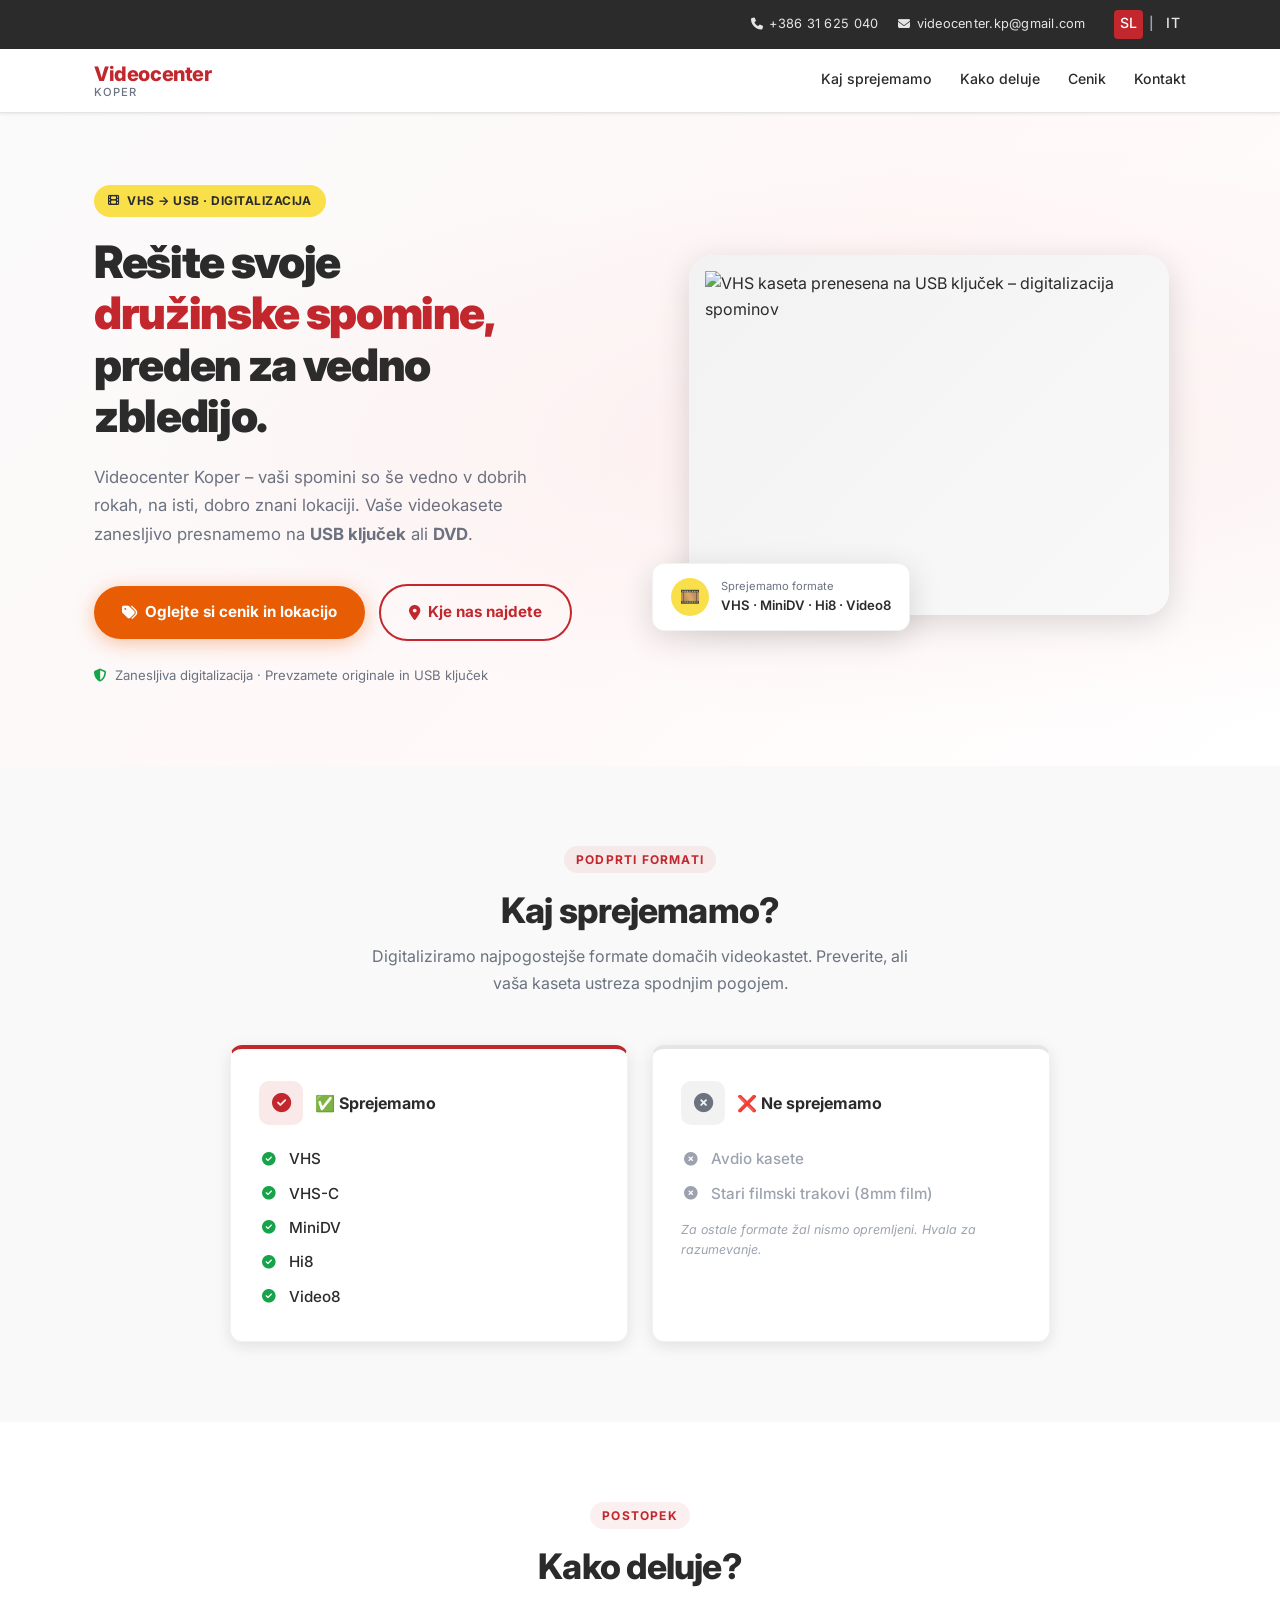
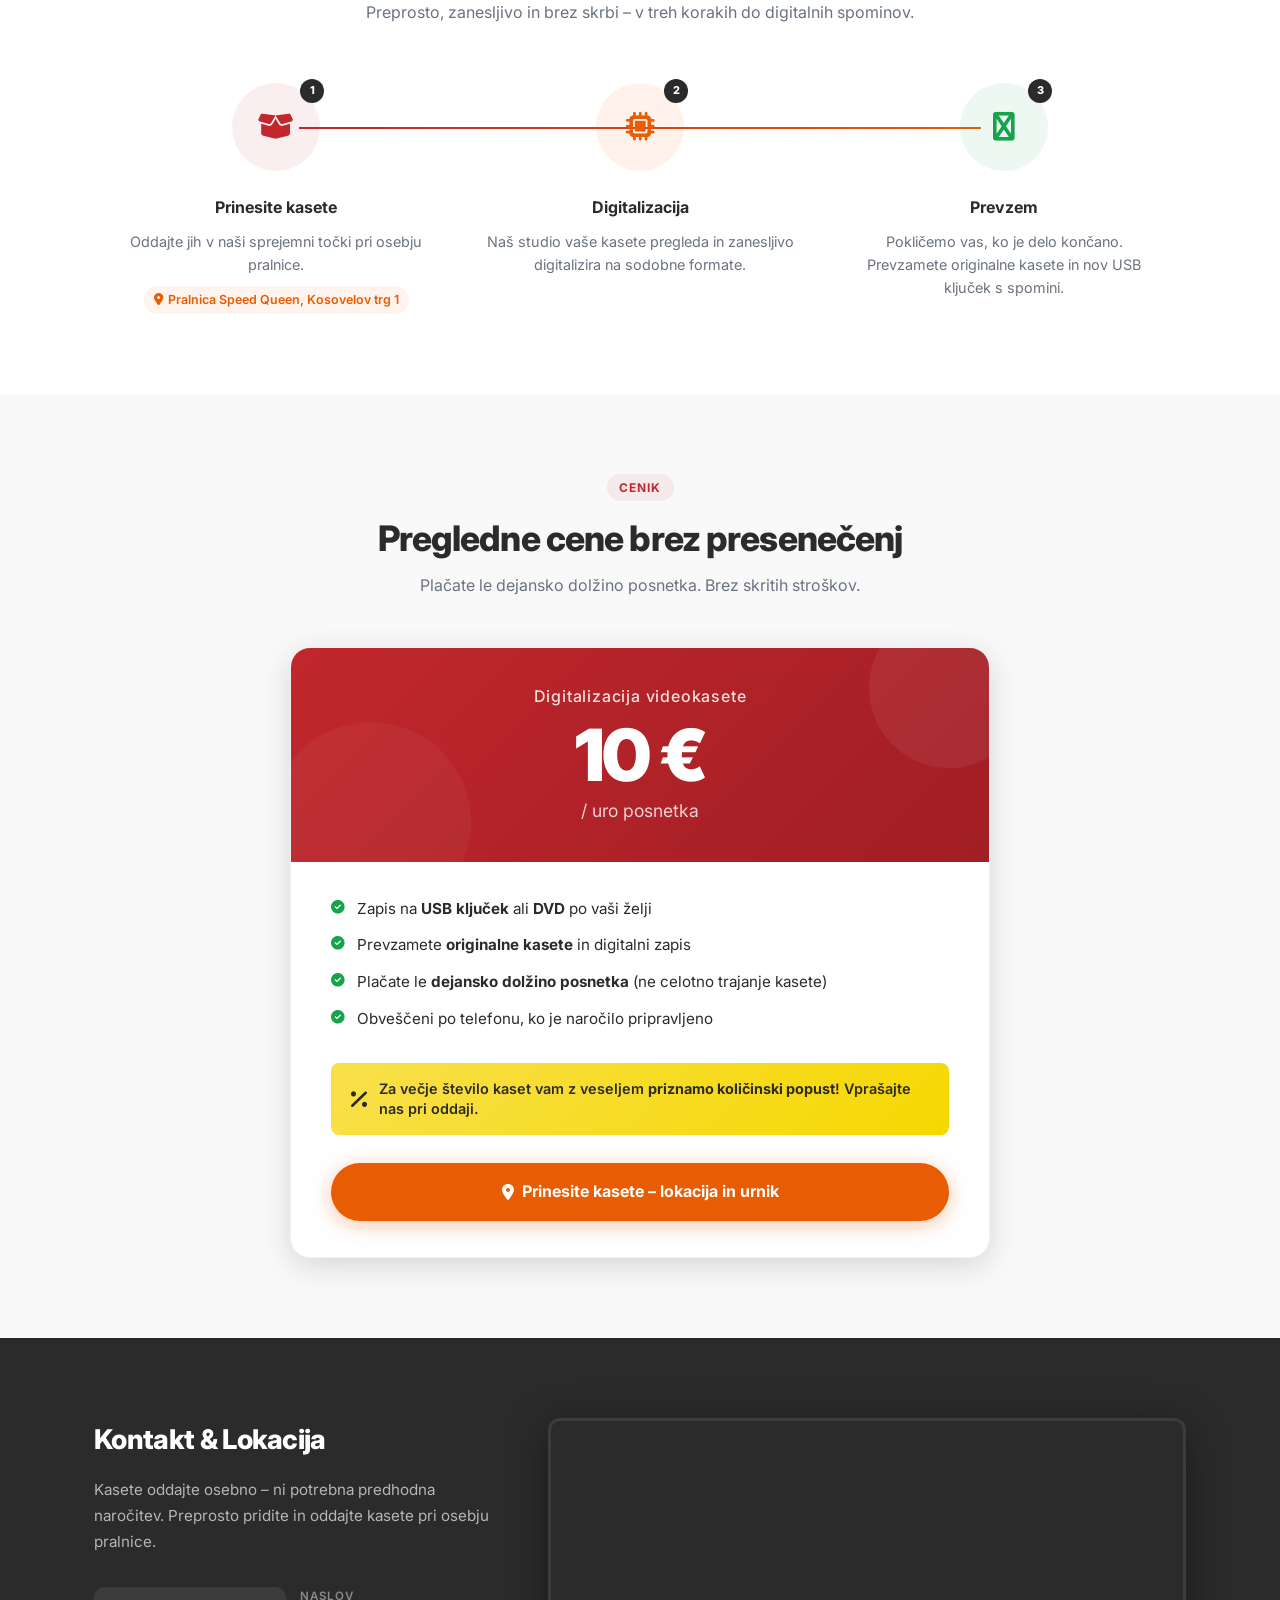
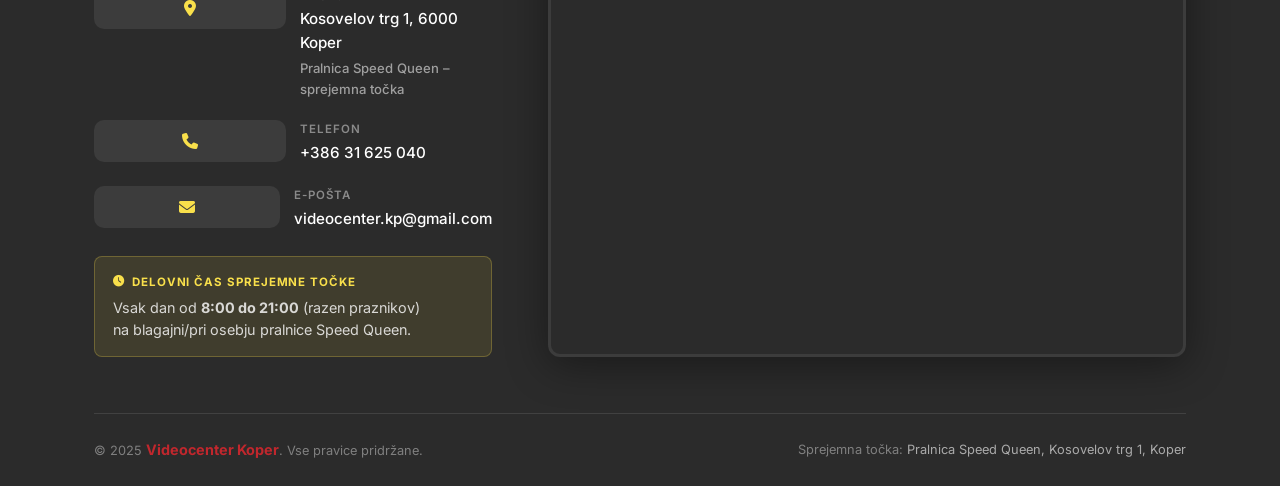
==== index.html @ 71aceffd "Initial commit: Videocenter landing page" ====
<!DOCTYPE html>
<html lang="sl">

<head>
    <meta charset="UTF-8" />
    <meta name="viewport" content="width=device-width, initial-scale=1.0" />
    <title>Videocenter Koper – Digitalizacija videokastet | VHS na USB</title>
    <meta name="description"
        content="Videocenter Koper nudi zanesljivo digitalizacijo VHS, VHS-C, MiniDV, Hi8 in Video8 kastet na USB ključek ali DVD. Rešite svoje družinske spomine!" />
    <link rel="preconnect" href="https://fonts.googleapis.com" />
    <link rel="preconnect" href="https://fonts.gstatic.com" crossorigin />
    <link href="https://fonts.googleapis.com/css2?family=Inter:wght@300;400;500;600;700;800;900&display=swap"
        rel="stylesheet" />
    <link rel="stylesheet" href="https://cdnjs.cloudflare.com/ajax/libs/font-awesome/6.5.0/css/all.min.css" />
    <style>
        /* =========================================
       DESIGN TOKENS
    ========================================= */
        :root {
            --white: #FFFFFF;
            --charcoal: #2B2B2B;
            --red: #C1272D;
            --red-dark: #9e1f24;
            --yellow: #F9E04B;
            --orange: #E85D04;
            --orange-dark: #bf4d03;
            --gray-50: #F9F9F9;
            --gray-100: #F2F2F2;
            --gray-200: #E5E5E5;
            --gray-400: #9CA3AF;
            --gray-600: #6B7280;
            --green: #16A34A;
            --shadow-sm: 0 1px 3px rgba(0, 0, 0, .08);
            --shadow-md: 0 4px 16px rgba(0, 0, 0, .10);
            --shadow-lg: 0 8px 32px rgba(0, 0, 0, .14);
            --radius: 12px;
            --radius-sm: 8px;
            --transition: 0.25s ease;
        }

        /* =========================================
       RESET & BASE
    ========================================= */
        *,
        *::before,
        *::after {
            box-sizing: border-box;
            margin: 0;
            padding: 0;
        }

        html {
            scroll-behavior: smooth;
        }

        body {
            font-family: 'Inter', system-ui, -apple-system, sans-serif;
            color: var(--charcoal);
            background: var(--white);
            line-height: 1.6;
            -webkit-font-smoothing: antialiased;
        }

        img {
            max-width: 100%;
            display: block;
        }

        a {
            text-decoration: none;
            color: inherit;
        }

        .container {
            width: 100%;
            max-width: 1140px;
            margin: 0 auto;
            padding: 0 24px;
        }

        /* =========================================
       TOP BAR
    ========================================= */
        .top-bar {
            background: var(--charcoal);
            color: var(--white);
            padding: 10px 0;
            font-size: 0.8rem;
            letter-spacing: 0.02em;
        }

        .top-bar .container {
            display: flex;
            align-items: center;
            justify-content: flex-end;
            gap: 20px;
            flex-wrap: wrap;
        }

        .top-bar a {
            color: var(--gray-200);
            display: flex;
            align-items: center;
            gap: 6px;
            transition: color var(--transition);
        }

        .top-bar a:hover {
            color: var(--yellow);
        }

        .top-bar i {
            font-size: 0.75rem;
        }

        .lang-switcher {
            display: flex;
            align-items: center;
            gap: 6px;
            font-weight: 600;
            margin-left: 8px;
        }

        .lang-switcher span {
            color: var(--gray-400);
        }

        .lang-switcher a {
            color: var(--gray-200);
            padding: 2px 6px;
            border-radius: 4px;
            transition: background var(--transition), color var(--transition);
        }

        .lang-switcher a.active,
        .lang-switcher a:hover {
            background: var(--red);
            color: var(--white);
        }

        /* =========================================
       HEADER / NAV
    ========================================= */
        header {
            background: var(--white);
            border-bottom: 1px solid var(--gray-200);
            position: sticky;
            top: 0;
            z-index: 100;
            box-shadow: var(--shadow-sm);
        }

        .header-inner {
            display: flex;
            align-items: center;
            justify-content: space-between;
            padding: 14px 0;
            gap: 16px;
        }

        .logo-wrap {
            display: flex;
            align-items: center;
            gap: 12px;
        }

        .logo-wrap img {
            height: 80px;
            width: auto;
        }

        /* Fallback logo text if image missing */
        .logo-text {
            display: flex;
            flex-direction: column;
            line-height: 1.15;
        }

        .logo-text .brand {
            font-size: 1.25rem;
            font-weight: 800;
            color: var(--red);
            letter-spacing: -0.02em;
        }

        .logo-text .sub {
            font-size: 0.7rem;
            font-weight: 500;
            color: var(--gray-600);
            letter-spacing: 0.08em;
            text-transform: uppercase;
        }

        nav {
            display: flex;
            align-items: center;
            gap: 28px;
        }

        nav a {
            font-size: 0.88rem;
            font-weight: 500;
            color: var(--charcoal);
            padding: 4px 0;
            border-bottom: 2px solid transparent;
            transition: color var(--transition), border-color var(--transition);
        }

        nav a:hover {
            color: var(--red);
            border-bottom-color: var(--red);
        }

        /* =========================================
       HERO
    ========================================= */
        .hero {
            background: linear-gradient(135deg, #fafafa 0%, #fff8f8 50%, #fff 100%);
            padding: 72px 0 80px;
            overflow: hidden;
            position: relative;
        }

        .hero::before {
            content: '';
            position: absolute;
            inset: 0;
            background: radial-gradient(ellipse at 80% 50%, rgba(193, 39, 45, 0.05) 0%, transparent 65%);
            pointer-events: none;
        }

        .hero-inner {
            display: grid;
            grid-template-columns: 1fr 1fr;
            gap: 64px;
            align-items: center;
        }

        .hero-badge {
            display: inline-flex;
            align-items: center;
            gap: 8px;
            background: var(--yellow);
            color: var(--charcoal);
            font-size: 0.75rem;
            font-weight: 700;
            padding: 6px 14px;
            border-radius: 100px;
            margin-bottom: 20px;
            letter-spacing: 0.04em;
            text-transform: uppercase;
        }

        .hero-badge i {
            font-size: 0.7rem;
        }

        .hero h1 {
            font-size: clamp(1.9rem, 3.5vw, 2.9rem);
            font-weight: 900;
            line-height: 1.15;
            letter-spacing: -0.03em;
            color: var(--charcoal);
            margin-bottom: 20px;
        }

        .hero h1 span {
            color: var(--red);
        }

        .hero-sub {
            font-size: 1.05rem;
            color: var(--gray-600);
            line-height: 1.7;
            margin-bottom: 36px;
            max-width: 480px;
        }

        .hero-ctas {
            display: flex;
            align-items: center;
            flex-wrap: wrap;
            gap: 14px;
        }

        .btn {
            display: inline-flex;
            align-items: center;
            gap: 8px;
            font-family: inherit;
            font-weight: 700;
            font-size: 0.95rem;
            padding: 14px 28px;
            border-radius: 100px;
            border: none;
            cursor: pointer;
            transition: transform var(--transition), box-shadow var(--transition), background var(--transition);
        }

        .btn:hover {
            transform: translateY(-2px);
        }

        .btn-primary {
            background: var(--orange);
            color: var(--white);
            box-shadow: 0 4px 20px rgba(232, 93, 4, 0.35);
        }

        .btn-primary:hover {
            background: var(--orange-dark);
            box-shadow: 0 6px 28px rgba(232, 93, 4, 0.45);
        }

        .btn-outline {
            background: transparent;
            color: var(--red);
            border: 2px solid var(--red);
        }

        .btn-outline:hover {
            background: var(--red);
            color: var(--white);
        }

        .hero-trust {
            display: flex;
            align-items: center;
            gap: 8px;
            margin-top: 24px;
            font-size: 0.82rem;
            color: var(--gray-600);
        }

        .hero-trust i {
            color: var(--green);
        }

        /* Hero Image Side */
        .hero-visual {
            position: relative;
            display: flex;
            align-items: center;
            justify-content: center;
        }

        .hero-img-wrap {
            position: relative;
            width: 100%;
            max-width: 480px;
            aspect-ratio: 4/3;
            background: linear-gradient(135deg, var(--gray-100) 0%, var(--gray-50) 100%);
            border-radius: 24px;
            overflow: hidden;
            box-shadow: var(--shadow-lg);
            display: flex;
            align-items: center;
            justify-content: center;
        }

        .hero-img-wrap img {
            width: 100%;
            height: 100%;
            object-fit: contain;
            padding: 16px;
        }

        .hero-float-card {
            position: absolute;
            bottom: -16px;
            left: -20px;
            background: var(--white);
            border-radius: var(--radius);
            padding: 14px 18px;
            box-shadow: var(--shadow-lg);
            display: flex;
            align-items: center;
            gap: 12px;
            font-size: 0.82rem;
            font-weight: 600;
            color: var(--charcoal);
            border: 1px solid var(--gray-100);
        }

        .hero-float-card .icon-circle {
            width: 38px;
            height: 38px;
            border-radius: 50%;
            background: var(--yellow);
            display: flex;
            align-items: center;
            justify-content: center;
            font-size: 1rem;
            flex-shrink: 0;
        }

        .hero-float-card .label {
            font-size: 0.7rem;
            color: var(--gray-600);
            font-weight: 400;
        }

        /* =========================================
       SECTION COMMONS
    ========================================= */
        section {
            padding: 80px 0;
        }

        .section-tag {
            display: inline-block;
            font-size: 0.75rem;
            font-weight: 700;
            letter-spacing: 0.1em;
            text-transform: uppercase;
            color: var(--red);
            background: rgba(193, 39, 45, 0.07);
            padding: 4px 12px;
            border-radius: 100px;
            margin-bottom: 16px;
        }

        .section-title {
            font-size: clamp(1.6rem, 2.8vw, 2.2rem);
            font-weight: 800;
            letter-spacing: -0.025em;
            line-height: 1.2;
            color: var(--charcoal);
            margin-bottom: 12px;
        }

        .section-desc {
            font-size: 1rem;
            color: var(--gray-600);
            max-width: 560px;
            line-height: 1.7;
            margin-bottom: 48px;
        }

        /* =========================================
       FORMATS SECTION
    ========================================= */
        .formats-section {
            background: var(--gray-50);
        }

        .formats-grid {
            display: grid;
            grid-template-columns: 1fr 1fr;
            gap: 24px;
            max-width: 820px;
            margin: 0 auto;
        }

        .formats-card {
            background: var(--white);
            border-radius: var(--radius);
            padding: 32px 28px;
            box-shadow: var(--shadow-md);
            border: 1px solid var(--gray-100);
            transition: transform var(--transition), box-shadow var(--transition);
        }

        .formats-card:hover {
            transform: translateY(-4px);
            box-shadow: var(--shadow-lg);
        }

        .formats-card.accept {
            border-top: 4px solid var(--red);
        }

        .formats-card.reject {
            border-top: 4px solid var(--gray-200);
        }

        .formats-card-header {
            display: flex;
            align-items: center;
            gap: 12px;
            margin-bottom: 22px;
        }

        .formats-icon {
            width: 44px;
            height: 44px;
            border-radius: 10px;
            display: flex;
            align-items: center;
            justify-content: center;
            font-size: 1.2rem;
        }

        .accept .formats-icon {
            background: rgba(193, 39, 45, 0.1);
            color: var(--red);
        }

        .reject .formats-icon {
            background: var(--gray-100);
            color: var(--gray-600);
        }

        .formats-card-header h3 {
            font-size: 1rem;
            font-weight: 700;
        }

        .formats-list {
            list-style: none;
            display: flex;
            flex-direction: column;
            gap: 10px;
        }

        .formats-list li {
            display: flex;
            align-items: center;
            gap: 10px;
            font-size: 0.95rem;
            font-weight: 500;
        }

        .formats-list li i {
            font-size: 0.85rem;
            width: 20px;
            text-align: center;
            flex-shrink: 0;
        }

        .formats-list.yes li i {
            color: var(--green);
        }

        .formats-list.no li i {
            color: var(--gray-400);
        }

        .formats-list.no li {
            color: var(--gray-400);
        }

        .formats-note {
            margin-top: 14px;
            font-size: 0.78rem;
            color: var(--gray-400);
            font-style: italic;
        }

        /* =========================================
       HOW IT WORKS (STEPS)
    ========================================= */
        .steps-section {
            background: var(--white);
        }

        .steps-header {
            text-align: center;
        }

        .steps-header .section-desc {
            margin: 0 auto 56px;
        }

        .steps-grid {
            display: grid;
            grid-template-columns: repeat(3, 1fr);
            gap: 0;
            position: relative;
        }

        .steps-grid::before {
            content: '';
            position: absolute;
            top: 44px;
            left: calc(16.6% + 24px);
            right: calc(16.6% + 24px);
            height: 2px;
            background: linear-gradient(90deg, var(--red), var(--orange));
            z-index: 0;
        }

        .step-card {
            display: flex;
            flex-direction: column;
            align-items: center;
            text-align: center;
            padding: 0 24px;
            position: relative;
            z-index: 1;
        }

        .step-number-wrap {
            position: relative;
            margin-bottom: 24px;
        }

        .step-icon {
            width: 88px;
            height: 88px;
            border-radius: 50%;
            display: flex;
            align-items: center;
            justify-content: center;
            font-size: 1.8rem;
            margin: 0 auto;
            transition: transform var(--transition);
        }

        .step-card:nth-child(1) .step-icon {
            background: rgba(193, 39, 45, 0.08);
            color: var(--red);
        }

        .step-card:nth-child(2) .step-icon {
            background: rgba(232, 93, 4, 0.08);
            color: var(--orange);
        }

        .step-card:nth-child(3) .step-icon {
            background: rgba(22, 163, 74, 0.08);
            color: var(--green);
        }

        .step-card:hover .step-icon {
            transform: scale(1.08);
        }

        .step-number {
            position: absolute;
            top: -4px;
            right: -4px;
            width: 24px;
            height: 24px;
            border-radius: 50%;
            background: var(--charcoal);
            color: var(--white);
            font-size: 0.68rem;
            font-weight: 800;
            display: flex;
            align-items: center;
            justify-content: center;
        }

        .step-card h3 {
            font-size: 1rem;
            font-weight: 700;
            margin-bottom: 10px;
            color: var(--charcoal);
        }

        .step-card p {
            font-size: 0.9rem;
            color: var(--gray-600);
            line-height: 1.6;
        }

        .step-card .step-location {
            display: inline-flex;
            align-items: center;
            gap: 5px;
            margin-top: 10px;
            font-size: 0.78rem;
            font-weight: 600;
            color: var(--orange);
            background: rgba(232, 93, 4, 0.07);
            padding: 4px 10px;
            border-radius: 100px;
        }

        /* =========================================
       PRICING
    ========================================= */
        .pricing-section {
            background: var(--gray-50);
        }

        .pricing-inner {
            max-width: 700px;
            margin: 0 auto;
        }

        .pricing-card {
            background: var(--white);
            border-radius: 20px;
            box-shadow: var(--shadow-lg);
            overflow: hidden;
            border: 1px solid var(--gray-100);
        }

        .pricing-card-header {
            background: linear-gradient(135deg, var(--red) 0%, #a01e24 100%);
            padding: 36px 40px;
            color: var(--white);
            text-align: center;
            position: relative;
            overflow: hidden;
        }

        .pricing-card-header::before {
            content: '';
            position: absolute;
            top: -40px;
            right: -40px;
            width: 160px;
            height: 160px;
            border-radius: 50%;
            background: rgba(255, 255, 255, 0.06);
        }

        .pricing-card-header::after {
            content: '';
            position: absolute;
            bottom: -60px;
            left: -20px;
            width: 200px;
            height: 200px;
            border-radius: 50%;
            background: rgba(255, 255, 255, 0.04);
        }

        .pricing-card-header h3 {
            font-size: 1rem;
            font-weight: 500;
            opacity: 0.85;
            margin-bottom: 10px;
            letter-spacing: 0.05em;
        }

        .price-amount {
            font-size: clamp(3rem, 6vw, 4.5rem);
            font-weight: 900;
            letter-spacing: -0.04em;
            line-height: 1;
        }

        .price-unit {
            font-size: 1.1rem;
            font-weight: 400;
            opacity: 0.8;
            margin-top: 6px;
        }

        .pricing-card-body {
            padding: 36px 40px;
        }

        .pricing-features {
            list-style: none;
            display: flex;
            flex-direction: column;
            gap: 14px;
            margin-bottom: 32px;
        }

        .pricing-features li {
            display: flex;
            align-items: flex-start;
            gap: 12px;
            font-size: 0.95rem;
            line-height: 1.5;
        }

        .pricing-features li i {
            color: var(--green);
            font-size: 0.85rem;
            margin-top: 3px;
            flex-shrink: 0;
        }

        .discount-badge {
            display: flex;
            align-items: center;
            gap: 12px;
            background: linear-gradient(135deg, var(--yellow) 0%, #f5d800 100%);
            border-radius: var(--radius-sm);
            padding: 16px 20px;
            margin-bottom: 28px;
        }

        .discount-badge i {
            font-size: 1.3rem;
            color: var(--charcoal);
        }

        .discount-badge p {
            font-size: 0.9rem;
            font-weight: 600;
            color: var(--charcoal);
            line-height: 1.4;
        }

        .pricing-cta {
            width: 100%;
            justify-content: center;
            font-size: 1rem;
            padding: 16px;
        }

        /* =========================================
       FOOTER / CONTACT
    ========================================= */
        .contact-section {
            background: var(--charcoal);
            color: var(--white);
            padding: 80px 0 0;
        }

        .contact-grid {
            display: grid;
            grid-template-columns: 1fr 1.6fr;
            gap: 56px;
            margin-bottom: 56px;
        }

        .contact-info h2 {
            font-size: 1.7rem;
            font-weight: 800;
            letter-spacing: -0.025em;
            margin-bottom: 16px;
            color: var(--white);
        }

        .contact-info p.intro {
            font-size: 0.95rem;
            color: rgba(255, 255, 255, 0.65);
            line-height: 1.7;
            margin-bottom: 32px;
        }

        .contact-detail {
            display: flex;
            align-items: flex-start;
            gap: 14px;
            margin-bottom: 20px;
        }

        .contact-detail-icon {
            width: 42px;
            height: 42px;
            border-radius: 10px;
            background: rgba(255, 255, 255, 0.08);
            display: flex;
            align-items: center;
            justify-content: center;
            flex-shrink: 0;
            font-size: 1rem;
            color: var(--yellow);
        }

        .contact-detail div {
            flex: 1;
        }

        .contact-detail .label {
            font-size: 0.72rem;
            font-weight: 600;
            letter-spacing: 0.08em;
            text-transform: uppercase;
            color: rgba(255, 255, 255, 0.45);
            margin-bottom: 2px;
        }

        .contact-detail .value {
            font-size: 0.95rem;
            font-weight: 500;
            color: var(--white);
        }

        .contact-detail a.value:hover {
            color: var(--yellow);
        }

        .hours-box {
            background: rgba(249, 224, 75, 0.1);
            border: 1px solid rgba(249, 224, 75, 0.25);
            border-radius: var(--radius-sm);
            padding: 16px 18px;
            margin-top: 24px;
        }

        .hours-box .hours-title {
            font-size: 0.72rem;
            font-weight: 700;
            letter-spacing: 0.08em;
            text-transform: uppercase;
            color: var(--yellow);
            margin-bottom: 6px;
            display: flex;
            align-items: center;
            gap: 6px;
        }

        .hours-box p {
            font-size: 0.9rem;
            color: rgba(255, 255, 255, 0.8);
            line-height: 1.5;
        }

        .map-wrap {
            border-radius: var(--radius);
            overflow: hidden;
            box-shadow: 0 8px 40px rgba(0, 0, 0, 0.4);
            border: 3px solid rgba(255, 255, 255, 0.08);
            min-height: 340px;
        }

        .map-wrap iframe {
            width: 100%;
            height: 380px;
            display: block;
            border: 0;
        }

        /* Footer Bottom */
        .footer-bottom {
            border-top: 1px solid rgba(255, 255, 255, 0.1);
            padding: 24px 0;
            display: flex;
            align-items: center;
            justify-content: space-between;
            flex-wrap: wrap;
            gap: 12px;
        }

        .footer-bottom p {
            font-size: 0.8rem;
            color: rgba(255, 255, 255, 0.4);
        }

        .footer-bottom a {
            color: rgba(255, 255, 255, 0.6);
        }

        .footer-bottom a:hover {
            color: var(--yellow);
        }

        .footer-brand {
            font-size: 0.9rem;
            font-weight: 700;
            color: var(--red);
        }

        /* =========================================
       SCROLL REVEAL ANIMATION
    ========================================= */
        .reveal {
            opacity: 0;
            transform: translateY(28px);
            transition: opacity 0.55s ease, transform 0.55s ease;
        }

        .reveal.visible {
            opacity: 1;
            transform: none;
        }

        .reveal-delay-1 {
            transition-delay: 0.1s;
        }

        .reveal-delay-2 {
            transition-delay: 0.2s;
        }

        .reveal-delay-3 {
            transition-delay: 0.3s;
        }

        /* =========================================
       MOBILE RESPONSIVENESS
    ========================================= */
        @media (max-width: 900px) {
            .hero-inner {
                grid-template-columns: 1fr;
                gap: 48px;
            }

            .hero-visual {
                order: -1;
            }

            .hero-img-wrap {
                max-width: 400px;
                margin: 0 auto;
            }

            .hero-float-card {
                left: auto;
                right: 10px;
                bottom: -12px;
            }

            .steps-grid {
                grid-template-columns: 1fr;
                gap: 40px;
            }

            .steps-grid::before {
                display: none;
            }

            .step-card {
                align-items: flex-start;
                text-align: left;
                flex-direction: row;
                gap: 20px;
            }

            .step-icon {
                width: 64px;
                height: 64px;
                font-size: 1.4rem;
                flex-shrink: 0;
                margin: 0;
            }

            .step-number-wrap {
                margin-bottom: 0;
            }

            .formats-grid {
                grid-template-columns: 1fr;
            }

            .contact-grid {
                grid-template-columns: 1fr;
                gap: 40px;
            }

            nav {
                display: none;
            }

            .logo-wrap img {
                height: 56px;
            }
        }

        @media (max-width: 600px) {
            section {
                padding: 60px 0;
            }

            .hero {
                padding: 48px 0 60px;
            }

            .hero h1 {
                font-size: 1.7rem;
            }

            .hero-ctas {
                flex-direction: column;
                align-items: flex-start;
            }

            .btn {
                width: 100%;
                justify-content: center;
            }

            .top-bar .container {
                justify-content: center;
                gap: 12px;
            }

            .pricing-card-header,
            .pricing-card-body {
                padding: 28px 24px;
            }

            .hero-float-card {
                display: none;
            }

            .contact-section {
                padding: 60px 0 0;
            }
        }
    </style>
</head>

<body>

    <!-- ============================
       TOP BAR
  ============================= -->
    <div class="top-bar" role="banner">
        <div class="container">
            <a href="#" id="tb-phone">
                <i class="fa-solid fa-phone"></i>
            </a>
            <a href="#" id="tb-email">
                <i class="fa-solid fa-envelope"></i>
            </a>
            <nav class="lang-switcher" aria-label="Izbira jezika">
                <a href="#" class="active" aria-label="Slovenščina" id="lang-sl">SL</a>
                <span aria-hidden="true">|</span>
                <a href="#" aria-label="Italiano" id="lang-it">IT</a>
            </nav>
        </div>
    </div>

    <!-- ============================
       HEADER
  ============================= -->
    <header role="banner">
        <div class="container">
            <div class="header-inner">
                <a href="#" class="logo-wrap" aria-label="Videocenter Koper – Domov">
                    <img src="logo.png" alt="Videocenter Koper"
                        onerror="this.style.display='none';this.nextElementSibling.style.display='flex'" />
                    <div class="logo-text" style="display:none">
                        <span class="brand">Videocenter</span>
                        <span class="sub">Koper</span>
                    </div>
                </a>
                <nav aria-label="Glavna navigacija">
                    <a href="#formats">Kaj sprejemamo</a>
                    <a href="#steps">Kako deluje</a>
                    <a href="#pricing">Cenik</a>
                    <a href="#contact">Kontakt</a>
                </nav>
            </div>
        </div>
    </header>

    <!-- ============================
       HERO
  ============================= -->
    <section class="hero" aria-labelledby="hero-heading">
        <div class="container">
            <div class="hero-inner">
                <!-- Text Side -->
                <div class="hero-content">
                    <div class="hero-badge">
                        <i class="fa-solid fa-film"></i>
                        VHS → USB · Digitalizacija
                    </div>
                    <h1 id="hero-heading">
                        Rešite svoje<br />
                        <span>družinske spomine,</span><br />
                        preden za vedno zbledijo.
                    </h1>
                    <p class="hero-sub">
                        Videocenter Koper – vaši spomini so še vedno v dobrih rokah, na isti, dobro znani lokaciji. Vaše
                        videokasete zanesljivo presnamemo na <strong>USB ključek</strong> ali <strong>DVD</strong>.
                    </p>
                    <div class="hero-ctas">
                        <a href="#pricing" class="btn btn-primary" id="hero-cta-main">
                            <i class="fa-solid fa-tags"></i>
                            Oglejte si cenik in lokacijo
                        </a>
                        <a href="#contact" class="btn btn-outline" id="hero-cta-contact">
                            <i class="fa-solid fa-location-dot"></i>
                            Kje nas najdete
                        </a>
                    </div>
                    <div class="hero-trust">
                        <i class="fa-solid fa-shield-halved"></i>
                        Zanesljiva digitalizacija · Prevzamete originale in USB ključek
                    </div>
                </div>

                <!-- Image Side -->
                <div class="hero-visual">
                    <div class="hero-img-wrap">
                        <img src="vhs_hero.jpg" alt="VHS kaseta prenesena na USB ključek – digitalizacija spominov"
                            id="hero-img" />
                    </div>
                    <div class="hero-float-card">
                        <div class="icon-circle">🎞️</div>
                        <div>
                            <div class="label">Sprejemamo formate</div>
                            VHS · MiniDV · Hi8 · Video8
                        </div>
                    </div>
                </div>
            </div>
        </div>
    </section>

    <!-- ============================
       KAJ SPREJEMAMO
  ============================= -->
    <section class="formats-section" id="formats" aria-labelledby="formats-heading">
        <div class="container">
            <div class="reveal" style="text-align:center;">
                <span class="section-tag">Podprti formati</span>
                <h2 class="section-title" id="formats-heading">Kaj sprejemamo?</h2>
                <p class="section-desc" style="margin:0 auto 48px;">Digitaliziramo najpogostejše formate domačih
                    videokastet. Preverite, ali vaša kaseta ustreza spodnjim pogojem.</p>
            </div>
            <div class="formats-grid">
                <!-- Accept -->
                <div class="formats-card accept reveal reveal-delay-1">
                    <div class="formats-card-header">
                        <div class="formats-icon">
                            <i class="fa-solid fa-circle-check"></i>
                        </div>
                        <h3>✅ Sprejemamo</h3>
                    </div>
                    <ul class="formats-list yes" role="list">
                        <li><i class="fa-solid fa-check-circle"></i> VHS</li>
                        <li><i class="fa-solid fa-check-circle"></i> VHS-C</li>
                        <li><i class="fa-solid fa-check-circle"></i> MiniDV</li>
                        <li><i class="fa-solid fa-check-circle"></i> Hi8</li>
                        <li><i class="fa-solid fa-check-circle"></i> Video8</li>
                    </ul>
                </div>

                <!-- Reject -->
                <div class="formats-card reject reveal reveal-delay-2">
                    <div class="formats-card-header">
                        <div class="formats-icon">
                            <i class="fa-solid fa-circle-xmark"></i>
                        </div>
                        <h3>❌ Ne sprejemamo</h3>
                    </div>
                    <ul class="formats-list no" role="list">
                        <li><i class="fa-solid fa-xmark-circle"></i> Avdio kasete</li>
                        <li><i class="fa-solid fa-xmark-circle"></i> Stari filmski trakovi (8mm film)</li>
                    </ul>
                    <p class="formats-note">Za ostale formate žal nismo opremljeni. Hvala za razumevanje.</p>
                </div>
            </div>
        </div>
    </section>

    <!-- ============================
       KAKO DELUJE
  ============================= -->
    <section class="steps-section" id="steps" aria-labelledby="steps-heading">
        <div class="container">
            <div class="steps-header reveal">
                <span class="section-tag">Postopek</span>
                <h2 class="section-title" id="steps-heading">Kako deluje?</h2>
                <p class="section-desc">Preprosto, zanesljivo in brez skrbi – v treh korakih do digitalnih spominov.</p>
            </div>
            <div class="steps-grid">
                <!-- Step 1 -->
                <div class="step-card reveal reveal-delay-1">
                    <div class="step-number-wrap">
                        <div class="step-icon">
                            <i class="fa-solid fa-box-open"></i>
                        </div>
                        <span class="step-number">1</span>
                    </div>
                    <div>
                        <h3>Prinesite kasete</h3>
                        <p>Oddajte jih v naši sprejemni točki pri osebju pralnice.</p>
                        <span class="step-location">
                            <i class="fa-solid fa-location-dot"></i>
                            Pralnica Speed Queen, Kosovelov trg 1
                        </span>
                    </div>
                </div>

                <!-- Step 2 -->
                <div class="step-card reveal reveal-delay-2">
                    <div class="step-number-wrap">
                        <div class="step-icon">
                            <i class="fa-solid fa-microchip"></i>
                        </div>
                        <span class="step-number">2</span>
                    </div>
                    <div>
                        <h3>Digitalizacija</h3>
                        <p>Naš studio vaše kasete pregleda in zanesljivo digitalizira na sodobne formate.</p>
                    </div>
                </div>

                <!-- Step 3 -->
                <div class="step-card reveal reveal-delay-3">
                    <div class="step-number-wrap">
                        <div class="step-icon">
                            <i class="fa-solid fa-usb"></i>
                        </div>
                        <span class="step-number">3</span>
                    </div>
                    <div>
                        <h3>Prevzem</h3>
                        <p>Pokličemo vas, ko je delo končano. Prevzamete originalne kasete in nov USB ključek s spomini.
                        </p>
                    </div>
                </div>
            </div>
        </div>
    </section>

    <!-- ============================
       CENIK
  ============================= -->
    <section class="pricing-section" id="pricing" aria-labelledby="pricing-heading">
        <div class="container">
            <div class="reveal" style="text-align:center;">
                <span class="section-tag">Cenik</span>
                <h2 class="section-title" id="pricing-heading">Pregledne cene brez presenečenj</h2>
                <p class="section-desc" style="margin:0 auto 48px;">Plačate le dejansko dolžino posnetka. Brez skritih
                    stroškov.</p>
            </div>
            <div class="pricing-inner">
                <div class="pricing-card reveal">
                    <div class="pricing-card-header">
                        <h3>Digitalizacija videokasete</h3>
                        <div class="price-amount">10 €</div>
                        <div class="price-unit">/ uro posnetka</div>
                    </div>
                    <div class="pricing-card-body">
                        <ul class="pricing-features">
                            <li>
                                <i class="fa-solid fa-circle-check"></i>
                                <span>Zapis na <strong>USB ključek</strong> ali <strong>DVD</strong> po vaši
                                    želji</span>
                            </li>
                            <li>
                                <i class="fa-solid fa-circle-check"></i>
                                <span>Prevzamete <strong>originalne kasete</strong> in digitalni zapis</span>
                            </li>
                            <li>
                                <i class="fa-solid fa-circle-check"></i>
                                <span>Plačate le <strong>dejansko dolžino posnetka</strong> (ne celotno trajanje
                                    kasete)</span>
                            </li>
                            <li>
                                <i class="fa-solid fa-circle-check"></i>
                                <span>Obveščeni po telefonu, ko je naročilo pripravljeno</span>
                            </li>
                        </ul>
                        <div class="discount-badge">
                            <i class="fa-solid fa-percent"></i>
                            <p>Za večje število kaset vam z veseljem <strong>priznamo količinski popust</strong>!
                                Vprašajte nas pri oddaji.</p>
                        </div>
                        <a href="#contact" class="btn btn-primary pricing-cta" id="pricing-cta">
                            <i class="fa-solid fa-location-dot"></i>
                            Prinesite kasete – lokacija in urnik
                        </a>
                    </div>
                </div>
            </div>
        </div>
    </section>

    <!-- ============================
       FOOTER / KONTAKT
  ============================= -->
    <footer class="contact-section" id="contact" aria-labelledby="contact-heading">
        <div class="container">
            <div class="contact-grid">
                <!-- Info -->
                <div class="contact-info reveal">
                    <h2 id="contact-heading">Kontakt &amp; Lokacija</h2>
                    <p class="intro">
                        Kasete oddajte osebno – ni potrebna predhodna naročitev. Preprosto pridite in oddajte
                        kasete pri osebju pralnice.
                    </p>

                    <div class="contact-detail">
                        <div class="contact-detail-icon"><i class="fa-solid fa-location-dot"></i></div>
                        <div>
                            <div class="label">Naslov</div>
                            <div class="value">Kosovelov trg 1, 6000 Koper</div>
                            <div class="value" style="font-size:0.82rem; color:rgba(255,255,255,0.55); margin-top:2px;">
                                Pralnica Speed Queen – sprejemna točka</div>
                        </div>
                    </div>

                    <div class="contact-detail">
                        <div class="contact-detail-icon"><i class="fa-solid fa-phone"></i></div>
                        <div>
                            <div class="label">Telefon</div>
                            <a href="#" id="ft-phone" class="value"></a>
                        </div>
                    </div>

                    <div class="contact-detail">
                        <div class="contact-detail-icon"><i class="fa-solid fa-envelope"></i></div>
                        <div>
                            <div class="label">E-pošta</div>
                            <a href="#" id="ft-email" class="value"></a>
                        </div>
                    </div>

                    <div class="hours-box">
                        <div class="hours-title"><i class="fa-solid fa-clock"></i> Delovni čas sprejemne točke</div>
                        <p>Vsak dan od <strong>8:00 do 21:00</strong> (razen praznikov)<br />
                            na blagajni/pri osebju pralnice Speed Queen.</p>
                    </div>
                </div>

                <!-- Map -->
                <div class="map-wrap reveal reveal-delay-1">
                    <iframe title="Lokacija Speed Queen Koper – Kosovelov trg 1"
                        src="https://maps.google.com/maps?q=Speed%20Queen%20Koper,%20Kosovelov%20trg%201&t=&z=16&ie=UTF8&iwloc=&output=embed"
                        allowfullscreen="" loading="lazy" referrerpolicy="no-referrer-when-downgrade">
                    </iframe>
                </div>
            </div>

            <!-- Footer Bottom -->
            <div class="footer-bottom">
                <p>&copy; 2025 <span class="footer-brand">Videocenter Koper</span>. Vse pravice pridržane.</p>
                <p>Sprejemna točka: <a href="https://maps.google.com/?q=Kosovelov+trg+1+Koper" target="_blank"
                        rel="noopener">Pralnica Speed Queen, Kosovelov trg 1, Koper</a></p>
            </div>
        </div>
    </footer>

    <!-- ============================
       SCRIPTS
  ============================= -->
    <script>
        document.addEventListener('DOMContentLoaded', function () {

            /* ------------------------------------------
               CONTACT INFO (obfuscated – anti-scraping)
            ------------------------------------------ */
            var p1 = '+386 31'; var p2 = ' 625'; var p3 = ' 040';
            var phone = p1 + p2 + p3;
            var phoneTel = phone.replace(/\s/g, '');

            var e1 = 'videocenter.kp'; var e2 = 'gmail'; var e3 = '.com';
            var email = e1 + '@' + e2 + e3;

            /* Top bar */
            var tbPhone = document.getElementById('tb-phone');
            if (tbPhone) {
                tbPhone.href = 'tel:' + phoneTel;
                tbPhone.innerHTML += ' ' + phone;
            }
            var tbEmail = document.getElementById('tb-email');
            if (tbEmail) {
                tbEmail.href = 'mailto:' + email;
                tbEmail.innerHTML += ' ' + email;
            }

            /* Footer */
            var ftPhone = document.getElementById('ft-phone');
            if (ftPhone) {
                ftPhone.href = 'tel:' + phoneTel;
                ftPhone.textContent = phone;
            }
            var ftEmail = document.getElementById('ft-email');
            if (ftEmail) {
                ftEmail.href = 'mailto:' + email;
                ftEmail.textContent = email;
            }

            /* ------------------------------------------
               SCROLL REVEAL
            ------------------------------------------ */
            var observer = new IntersectionObserver(
                function (entries) {
                    entries.forEach(function (entry) {
                        if (entry.isIntersecting) {
                            entry.target.classList.add('visible');
                            observer.unobserve(entry.target);
                        }
                    });
                },
                { threshold: 0.12 }
            );
            document.querySelectorAll('.reveal').forEach(function (el) {
                observer.observe(el);
            });

        });
    </script>
</body>

</html>
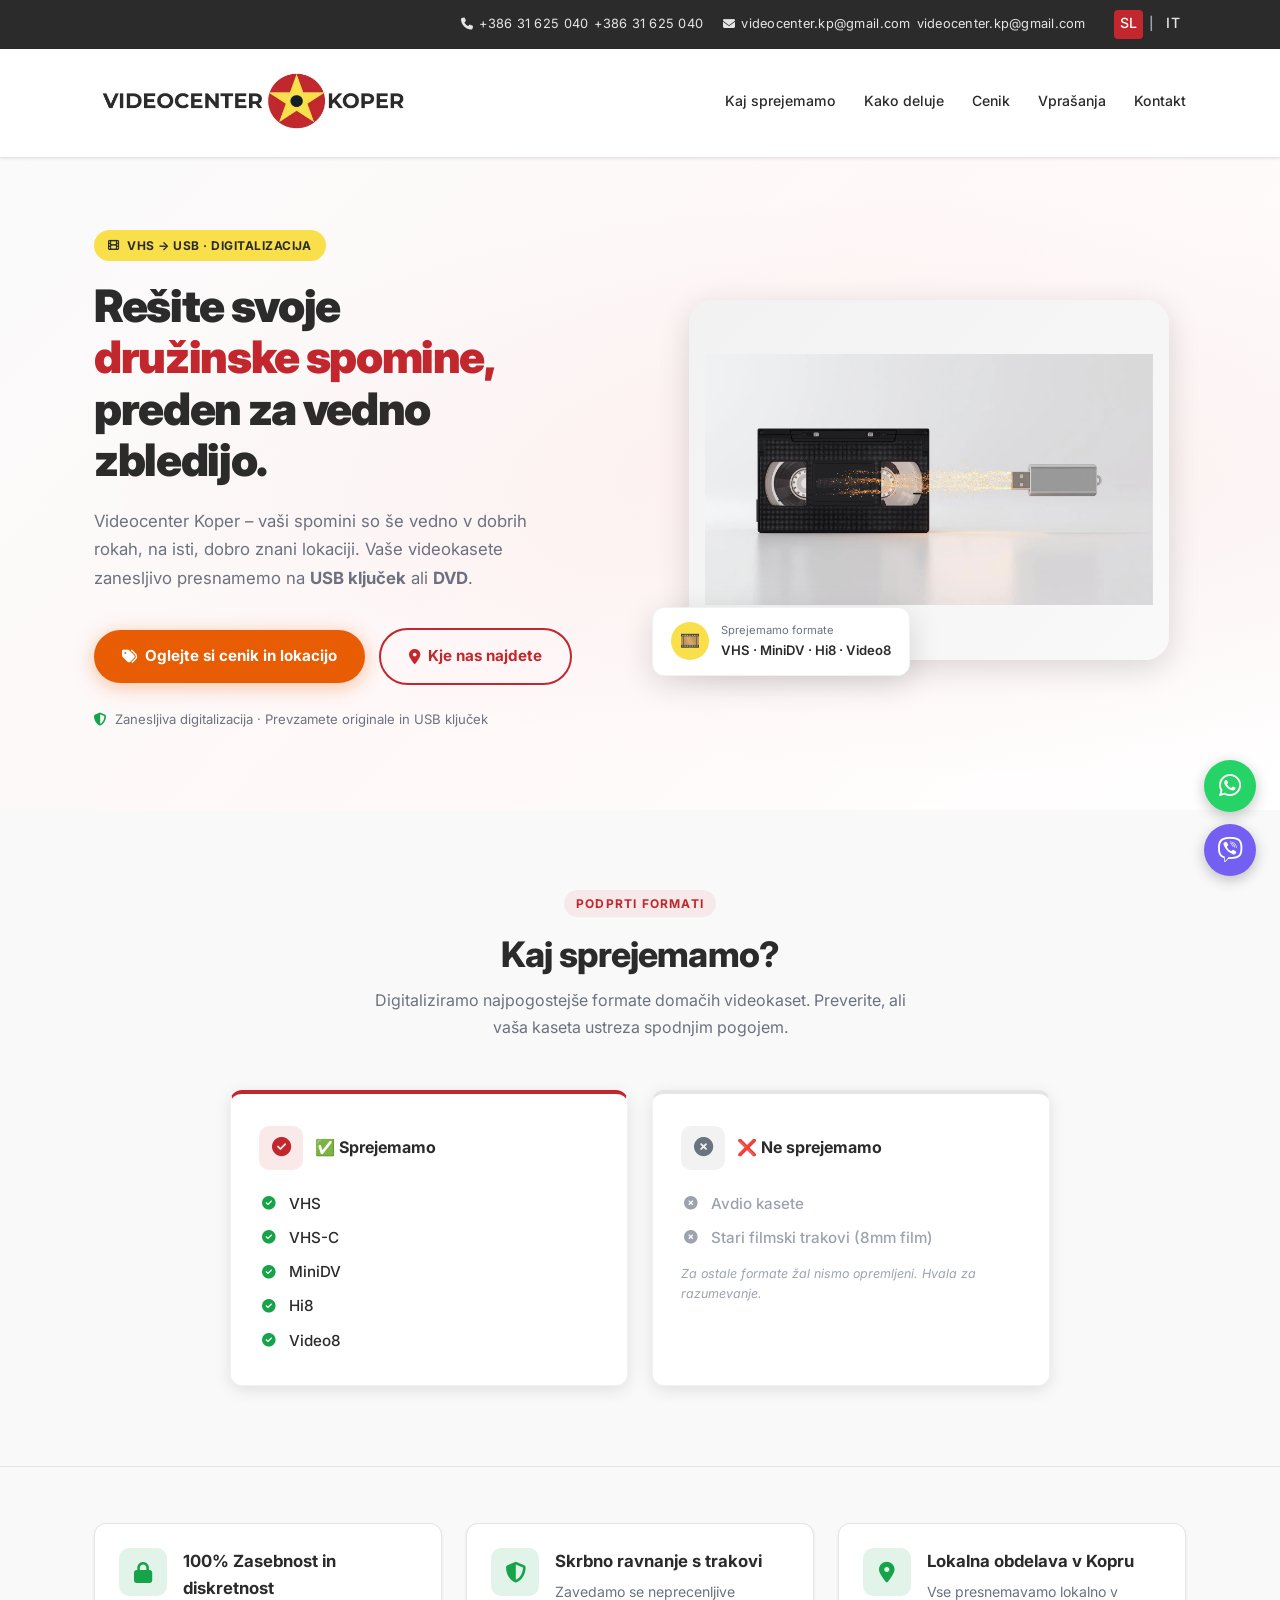
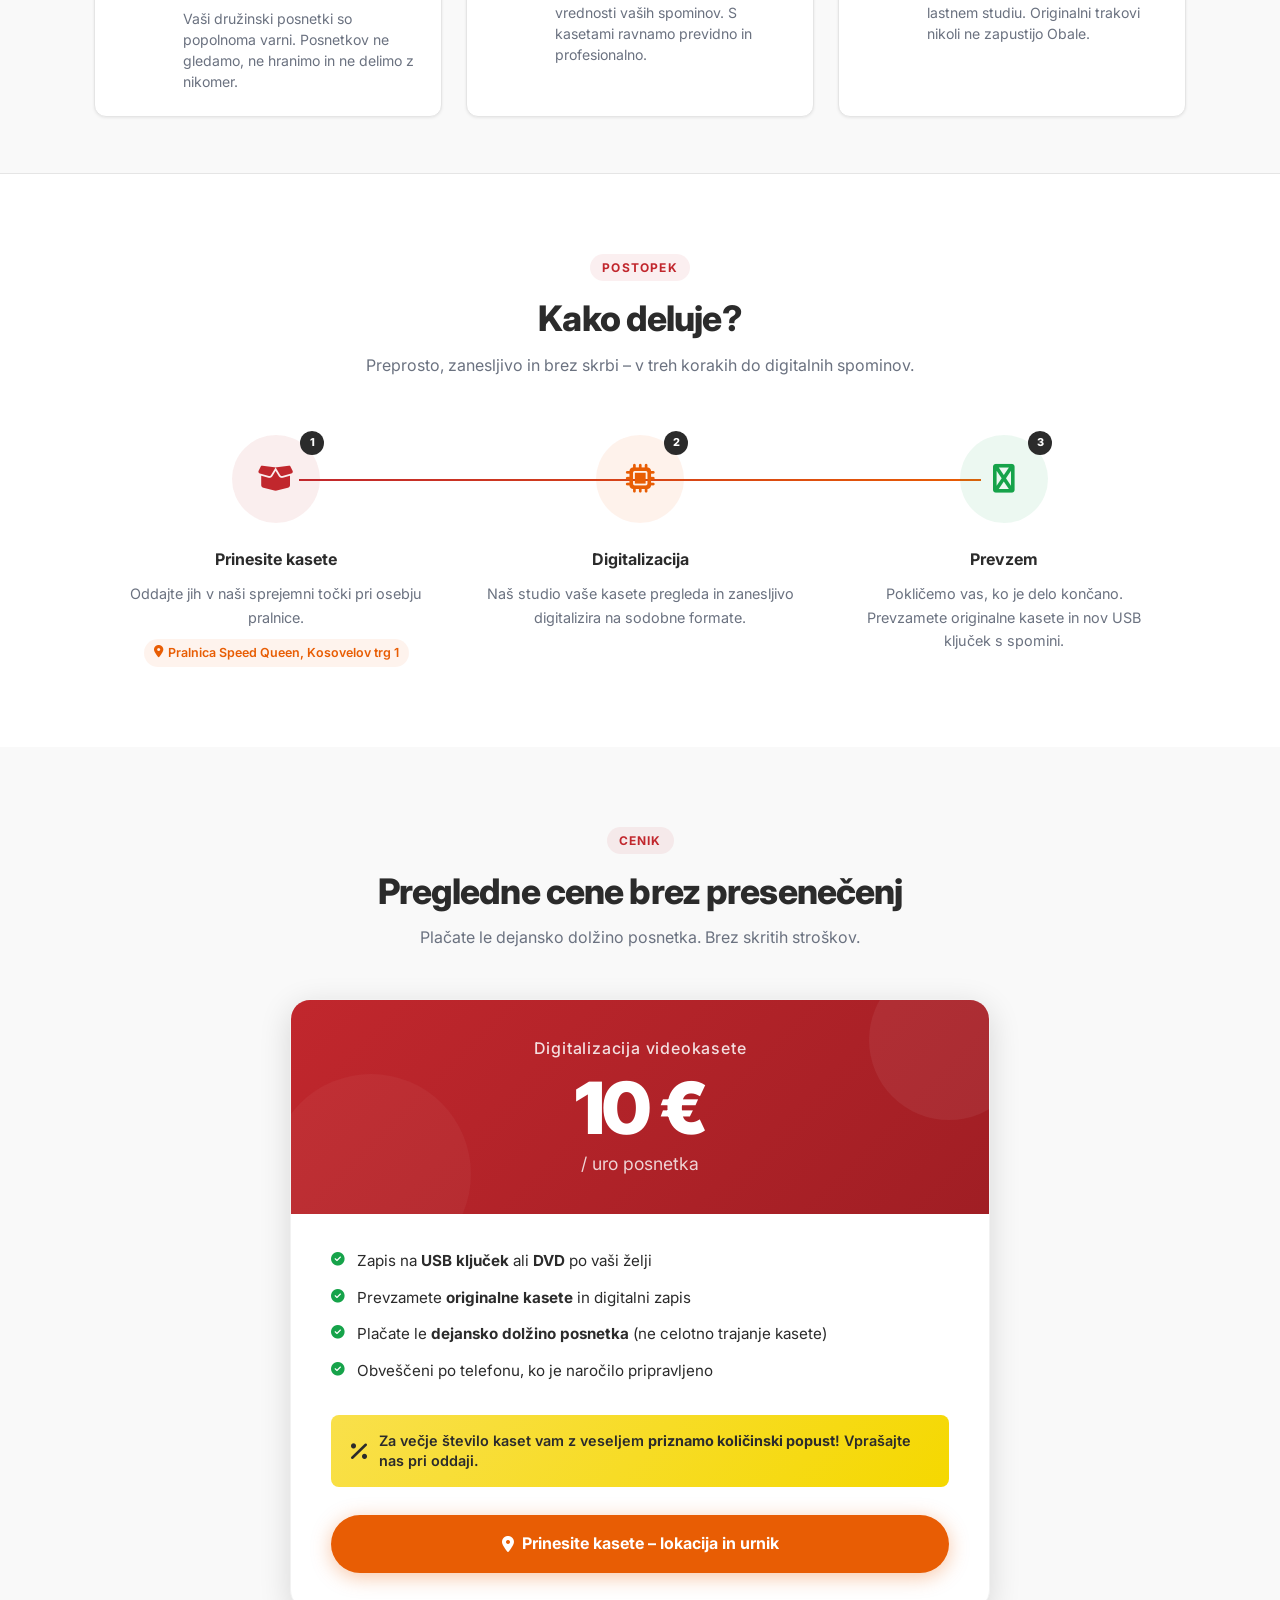
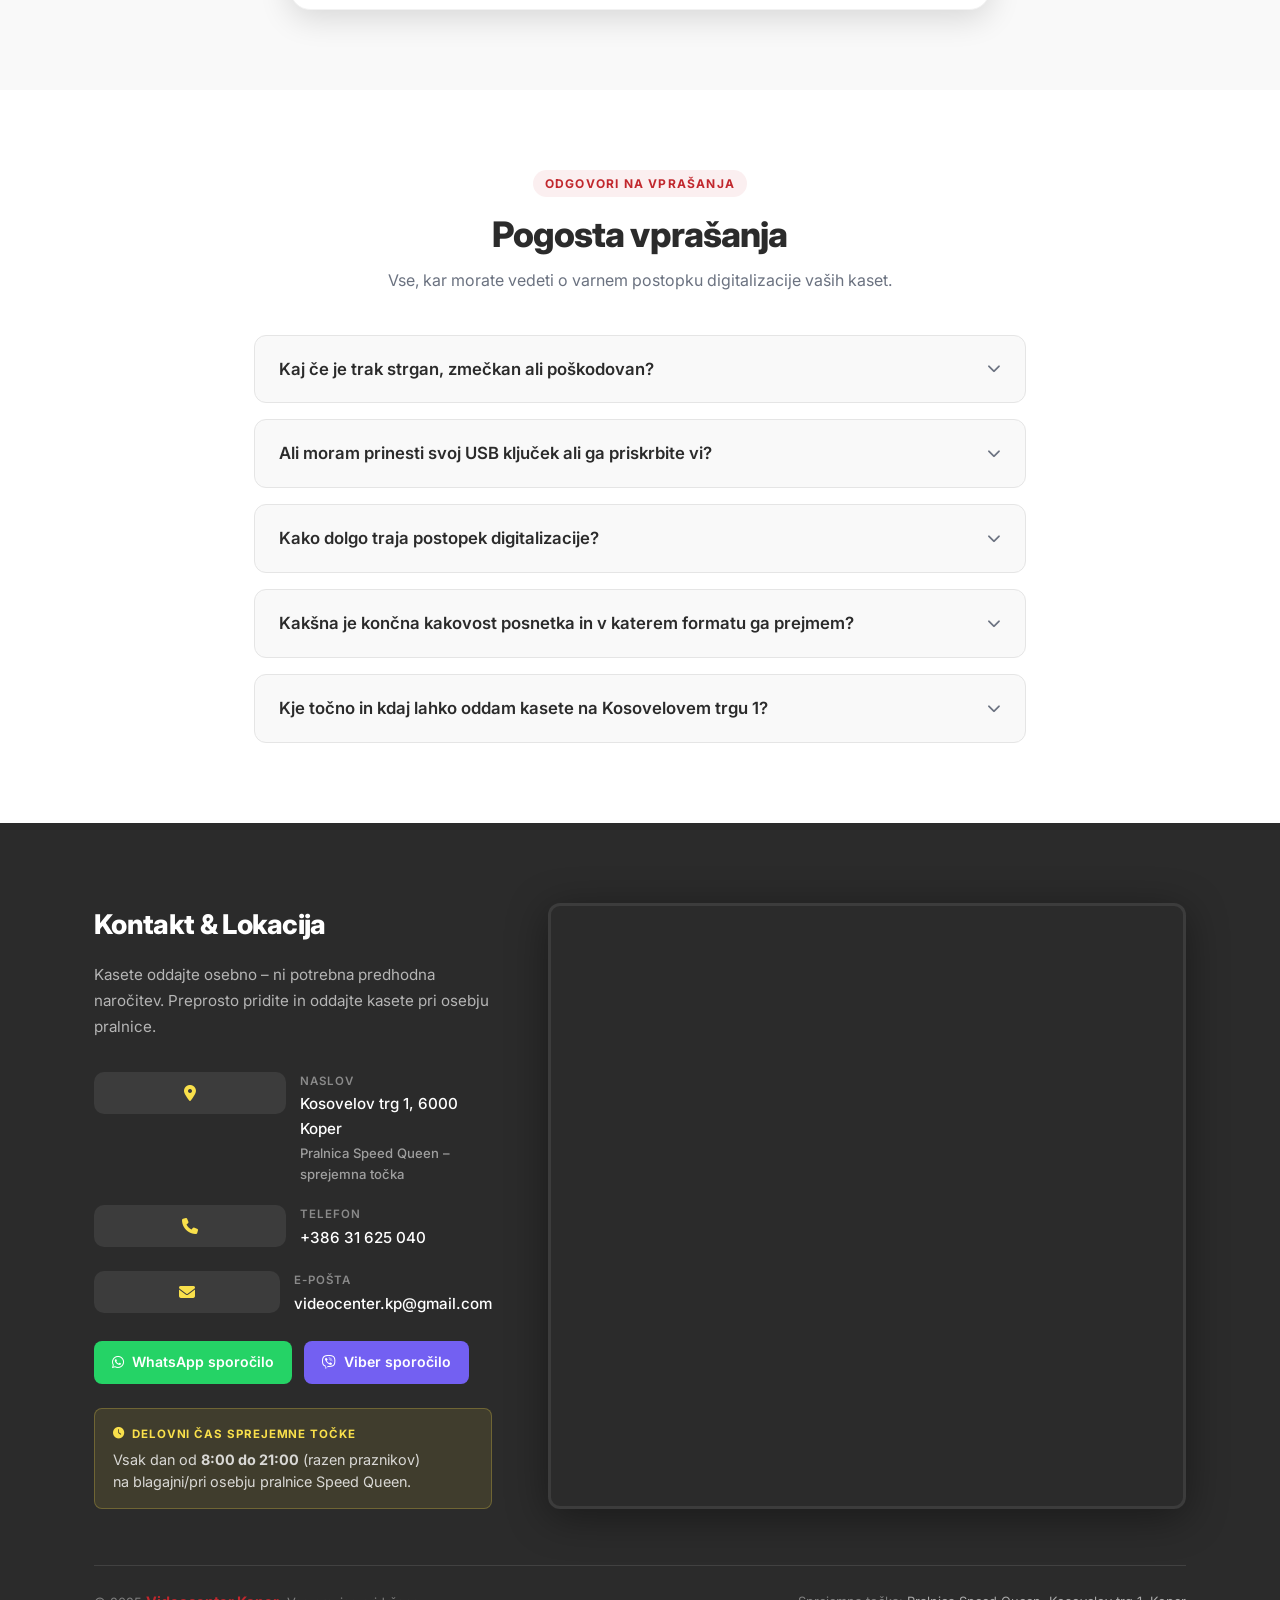
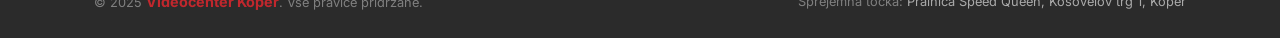
==== commit 53992b4a: "feat: architecture cleanup, local seo, trust signals, and bilingual faq - Consolidate canonical sour" ====
--- a/index.html
+++ b/index.html
@@ -1,1474 +1,14 @@
 <!DOCTYPE html>
 <html lang="sl">
-
 <head>
     <meta charset="UTF-8" />
-    <meta name="viewport" content="width=device-width, initial-scale=1.0" />
-    <title>Videocenter Koper – Digitalizacija videokastet | VHS na USB</title>
-    <meta name="description"
-        content="Videocenter Koper nudi zanesljivo digitalizacijo VHS, VHS-C, MiniDV, Hi8 in Video8 kastet na USB ključek ali DVD. Rešite svoje družinske spomine!" />
-    <link rel="preconnect" href="https://fonts.googleapis.com" />
-    <link rel="preconnect" href="https://fonts.gstatic.com" crossorigin />
-    <link href="https://fonts.googleapis.com/css2?family=Inter:wght@300;400;500;600;700;800;900&display=swap"
-        rel="stylesheet" />
-    <link rel="stylesheet" href="https://cdnjs.cloudflare.com/ajax/libs/font-awesome/6.5.0/css/all.min.css" />
-    <style>
-        /* =========================================
-       DESIGN TOKENS
-    ========================================= */
-        :root {
-            --white: #FFFFFF;
-            --charcoal: #2B2B2B;
-            --red: #C1272D;
-            --red-dark: #9e1f24;
-            --yellow: #F9E04B;
-            --orange: #E85D04;
-            --orange-dark: #bf4d03;
-            --gray-50: #F9F9F9;
-            --gray-100: #F2F2F2;
-            --gray-200: #E5E5E5;
-            --gray-400: #9CA3AF;
-            --gray-600: #6B7280;
-            --green: #16A34A;
-            --shadow-sm: 0 1px 3px rgba(0, 0, 0, .08);
-            --shadow-md: 0 4px 16px rgba(0, 0, 0, .10);
-            --shadow-lg: 0 8px 32px rgba(0, 0, 0, .14);
-            --radius: 12px;
-            --radius-sm: 8px;
-            --transition: 0.25s ease;
-        }
-
-        /* =========================================
-       RESET & BASE
-    ========================================= */
-        *,
-        *::before,
-        *::after {
-            box-sizing: border-box;
-            margin: 0;
-            padding: 0;
-        }
-
-        html {
-            scroll-behavior: smooth;
-        }
-
-        body {
-            font-family: 'Inter', system-ui, -apple-system, sans-serif;
-            color: var(--charcoal);
-            background: var(--white);
-            line-height: 1.6;
-            -webkit-font-smoothing: antialiased;
-        }
-
-        img {
-            max-width: 100%;
-            display: block;
-        }
-
-        a {
-            text-decoration: none;
-            color: inherit;
-        }
-
-        .container {
-            width: 100%;
-            max-width: 1140px;
-            margin: 0 auto;
-            padding: 0 24px;
-        }
-
-        /* =========================================
-       TOP BAR
-    ========================================= */
-        .top-bar {
-            background: var(--charcoal);
-            color: var(--white);
-            padding: 10px 0;
-            font-size: 0.8rem;
-            letter-spacing: 0.02em;
-        }
-
-        .top-bar .container {
-            display: flex;
-            align-items: center;
-            justify-content: flex-end;
-            gap: 20px;
-            flex-wrap: wrap;
-        }
-
-        .top-bar a {
-            color: var(--gray-200);
-            display: flex;
-            align-items: center;
-            gap: 6px;
-            transition: color var(--transition);
-        }
-
-        .top-bar a:hover {
-            color: var(--yellow);
-        }
-
-        .top-bar i {
-            font-size: 0.75rem;
-        }
-
-        .lang-switcher {
-            display: flex;
-            align-items: center;
-            gap: 6px;
-            font-weight: 600;
-            margin-left: 8px;
-        }
-
-        .lang-switcher span {
-            color: var(--gray-400);
-        }
-
-        .lang-switcher a {
-            color: var(--gray-200);
-            padding: 2px 6px;
-            border-radius: 4px;
-            transition: background var(--transition), color var(--transition);
-        }
-
-        .lang-switcher a.active,
-        .lang-switcher a:hover {
-            background: var(--red);
-            color: var(--white);
-        }
-
-        /* =========================================
-       HEADER / NAV
-    ========================================= */
-        header {
-            background: var(--white);
-            border-bottom: 1px solid var(--gray-200);
-            position: sticky;
-            top: 0;
-            z-index: 100;
-            box-shadow: var(--shadow-sm);
-        }
-
-        .header-inner {
-            display: flex;
-            align-items: center;
-            justify-content: space-between;
-            padding: 14px 0;
-            gap: 16px;
-        }
-
-        .logo-wrap {
-            display: flex;
-            align-items: center;
-            gap: 12px;
-        }
-
-        .logo-wrap img {
-            height: 80px;
-            width: auto;
-        }
-
-        /* Fallback logo text if image missing */
-        .logo-text {
-            display: flex;
-            flex-direction: column;
-            line-height: 1.15;
-        }
-
-        .logo-text .brand {
-            font-size: 1.25rem;
-            font-weight: 800;
-            color: var(--red);
-            letter-spacing: -0.02em;
-        }
-
-        .logo-text .sub {
-            font-size: 0.7rem;
-            font-weight: 500;
-            color: var(--gray-600);
-            letter-spacing: 0.08em;
-            text-transform: uppercase;
-        }
-
-        nav {
-            display: flex;
-            align-items: center;
-            gap: 28px;
-        }
-
-        nav a {
-            font-size: 0.88rem;
-            font-weight: 500;
-            color: var(--charcoal);
-            padding: 4px 0;
-            border-bottom: 2px solid transparent;
-            transition: color var(--transition), border-color var(--transition);
-        }
-
-        nav a:hover {
-            color: var(--red);
-            border-bottom-color: var(--red);
-        }
-
-        /* =========================================
-       HERO
-    ========================================= */
-        .hero {
-            background: linear-gradient(135deg, #fafafa 0%, #fff8f8 50%, #fff 100%);
-            padding: 72px 0 80px;
-            overflow: hidden;
-            position: relative;
-        }
-
-        .hero::before {
-            content: '';
-            position: absolute;
-            inset: 0;
-            background: radial-gradient(ellipse at 80% 50%, rgba(193, 39, 45, 0.05) 0%, transparent 65%);
-            pointer-events: none;
-        }
-
-        .hero-inner {
-            display: grid;
-            grid-template-columns: 1fr 1fr;
-            gap: 64px;
-            align-items: center;
-        }
-
-        .hero-badge {
-            display: inline-flex;
-            align-items: center;
-            gap: 8px;
-            background: var(--yellow);
-            color: var(--charcoal);
-            font-size: 0.75rem;
-            font-weight: 700;
-            padding: 6px 14px;
-            border-radius: 100px;
-            margin-bottom: 20px;
-            letter-spacing: 0.04em;
-            text-transform: uppercase;
-        }
-
-        .hero-badge i {
-            font-size: 0.7rem;
-        }
-
-        .hero h1 {
-            font-size: clamp(1.9rem, 3.5vw, 2.9rem);
-            font-weight: 900;
-            line-height: 1.15;
-            letter-spacing: -0.03em;
-            color: var(--charcoal);
-            margin-bottom: 20px;
-        }
-
-        .hero h1 span {
-            color: var(--red);
-        }
-
-        .hero-sub {
-            font-size: 1.05rem;
-            color: var(--gray-600);
-            line-height: 1.7;
-            margin-bottom: 36px;
-            max-width: 480px;
-        }
-
-        .hero-ctas {
-            display: flex;
-            align-items: center;
-            flex-wrap: wrap;
-            gap: 14px;
-        }
-
-        .btn {
-            display: inline-flex;
-            align-items: center;
-            gap: 8px;
-            font-family: inherit;
-            font-weight: 700;
-            font-size: 0.95rem;
-            padding: 14px 28px;
-            border-radius: 100px;
-            border: none;
-            cursor: pointer;
-            transition: transform var(--transition), box-shadow var(--transition), background var(--transition);
-        }
-
-        .btn:hover {
-            transform: translateY(-2px);
-        }
-
-        .btn-primary {
-            background: var(--orange);
-            color: var(--white);
-            box-shadow: 0 4px 20px rgba(232, 93, 4, 0.35);
-        }
-
-        .btn-primary:hover {
-            background: var(--orange-dark);
-            box-shadow: 0 6px 28px rgba(232, 93, 4, 0.45);
-        }
-
-        .btn-outline {
-            background: transparent;
-            color: var(--red);
-            border: 2px solid var(--red);
-        }
-
-        .btn-outline:hover {
-            background: var(--red);
-            color: var(--white);
-        }
-
-        .hero-trust {
-            display: flex;
-            align-items: center;
-            gap: 8px;
-            margin-top: 24px;
-            font-size: 0.82rem;
-            color: var(--gray-600);
-        }
-
-        .hero-trust i {
-            color: var(--green);
-        }
-
-        /* Hero Image Side */
-        .hero-visual {
-            position: relative;
-            display: flex;
-            align-items: center;
-            justify-content: center;
-        }
-
-        .hero-img-wrap {
-            position: relative;
-            width: 100%;
-            max-width: 480px;
-            aspect-ratio: 4/3;
-            background: linear-gradient(135deg, var(--gray-100) 0%, var(--gray-50) 100%);
-            border-radius: 24px;
-            overflow: hidden;
-            box-shadow: var(--shadow-lg);
-            display: flex;
-            align-items: center;
-            justify-content: center;
-        }
-
-        .hero-img-wrap img {
-            width: 100%;
-            height: 100%;
-            object-fit: contain;
-            padding: 16px;
-        }
-
-        .hero-float-card {
-            position: absolute;
-            bottom: -16px;
-            left: -20px;
-            background: var(--white);
-            border-radius: var(--radius);
-            padding: 14px 18px;
-            box-shadow: var(--shadow-lg);
-            display: flex;
-            align-items: center;
-            gap: 12px;
-            font-size: 0.82rem;
-            font-weight: 600;
-            color: var(--charcoal);
-            border: 1px solid var(--gray-100);
-        }
-
-        .hero-float-card .icon-circle {
-            width: 38px;
-            height: 38px;
-            border-radius: 50%;
-            background: var(--yellow);
-            display: flex;
-            align-items: center;
-            justify-content: center;
-            font-size: 1rem;
-            flex-shrink: 0;
-        }
-
-        .hero-float-card .label {
-            font-size: 0.7rem;
-            color: var(--gray-600);
-            font-weight: 400;
-        }
-
-        /* =========================================
-       SECTION COMMONS
-    ========================================= */
-        section {
-            padding: 80px 0;
-        }
-
-        .section-tag {
-            display: inline-block;
-            font-size: 0.75rem;
-            font-weight: 700;
-            letter-spacing: 0.1em;
-            text-transform: uppercase;
-            color: var(--red);
-            background: rgba(193, 39, 45, 0.07);
-            padding: 4px 12px;
-            border-radius: 100px;
-            margin-bottom: 16px;
-        }
-
-        .section-title {
-            font-size: clamp(1.6rem, 2.8vw, 2.2rem);
-            font-weight: 800;
-            letter-spacing: -0.025em;
-            line-height: 1.2;
-            color: var(--charcoal);
-            margin-bottom: 12px;
-        }
-
-        .section-desc {
-            font-size: 1rem;
-            color: var(--gray-600);
-            max-width: 560px;
-            line-height: 1.7;
-            margin-bottom: 48px;
-        }
-
-        /* =========================================
-       FORMATS SECTION
-    ========================================= */
-        .formats-section {
-            background: var(--gray-50);
-        }
-
-        .formats-grid {
-            display: grid;
-            grid-template-columns: 1fr 1fr;
-            gap: 24px;
-            max-width: 820px;
-            margin: 0 auto;
-        }
-
-        .formats-card {
-            background: var(--white);
-            border-radius: var(--radius);
-            padding: 32px 28px;
-            box-shadow: var(--shadow-md);
-            border: 1px solid var(--gray-100);
-            transition: transform var(--transition), box-shadow var(--transition);
-        }
-
-        .formats-card:hover {
-            transform: translateY(-4px);
-            box-shadow: var(--shadow-lg);
-        }
-
-        .formats-card.accept {
-            border-top: 4px solid var(--red);
-        }
-
-        .formats-card.reject {
-            border-top: 4px solid var(--gray-200);
-        }
-
-        .formats-card-header {
-            display: flex;
-            align-items: center;
-            gap: 12px;
-            margin-bottom: 22px;
-        }
-
-        .formats-icon {
-            width: 44px;
-            height: 44px;
-            border-radius: 10px;
-            display: flex;
-            align-items: center;
-            justify-content: center;
-            font-size: 1.2rem;
-        }
-
-        .accept .formats-icon {
-            background: rgba(193, 39, 45, 0.1);
-            color: var(--red);
-        }
-
-        .reject .formats-icon {
-            background: var(--gray-100);
-            color: var(--gray-600);
-        }
-
-        .formats-card-header h3 {
-            font-size: 1rem;
-            font-weight: 700;
-        }
-
-        .formats-list {
-            list-style: none;
-            display: flex;
-            flex-direction: column;
-            gap: 10px;
-        }
-
-        .formats-list li {
-            display: flex;
-            align-items: center;
-            gap: 10px;
-            font-size: 0.95rem;
-            font-weight: 500;
-        }
-
-        .formats-list li i {
-            font-size: 0.85rem;
-            width: 20px;
-            text-align: center;
-            flex-shrink: 0;
-        }
-
-        .formats-list.yes li i {
-            color: var(--green);
-        }
-
-        .formats-list.no li i {
-            color: var(--gray-400);
-        }
-
-        .formats-list.no li {
-            color: var(--gray-400);
-        }
-
-        .formats-note {
-            margin-top: 14px;
-            font-size: 0.78rem;
-            color: var(--gray-400);
-            font-style: italic;
-        }
-
-        /* =========================================
-       HOW IT WORKS (STEPS)
-    ========================================= */
-        .steps-section {
-            background: var(--white);
-        }
-
-        .steps-header {
-            text-align: center;
-        }
-
-        .steps-header .section-desc {
-            margin: 0 auto 56px;
-        }
-
-        .steps-grid {
-            display: grid;
-            grid-template-columns: repeat(3, 1fr);
-            gap: 0;
-            position: relative;
-        }
-
-        .steps-grid::before {
-            content: '';
-            position: absolute;
-            top: 44px;
-            left: calc(16.6% + 24px);
-            right: calc(16.6% + 24px);
-            height: 2px;
-            background: linear-gradient(90deg, var(--red), var(--orange));
-            z-index: 0;
-        }
-
-        .step-card {
-            display: flex;
-            flex-direction: column;
-            align-items: center;
-            text-align: center;
-            padding: 0 24px;
-            position: relative;
-            z-index: 1;
-        }
-
-        .step-number-wrap {
-            position: relative;
-            margin-bottom: 24px;
-        }
-
-        .step-icon {
-            width: 88px;
-            height: 88px;
-            border-radius: 50%;
-            display: flex;
-            align-items: center;
-            justify-content: center;
-            font-size: 1.8rem;
-            margin: 0 auto;
-            transition: transform var(--transition);
-        }
-
-        .step-card:nth-child(1) .step-icon {
-            background: rgba(193, 39, 45, 0.08);
-            color: var(--red);
-        }
-
-        .step-card:nth-child(2) .step-icon {
-            background: rgba(232, 93, 4, 0.08);
-            color: var(--orange);
-        }
-
-        .step-card:nth-child(3) .step-icon {
-            background: rgba(22, 163, 74, 0.08);
-            color: var(--green);
-        }
-
-        .step-card:hover .step-icon {
-            transform: scale(1.08);
-        }
-
-        .step-number {
-            position: absolute;
-            top: -4px;
-            right: -4px;
-            width: 24px;
-            height: 24px;
-            border-radius: 50%;
-            background: var(--charcoal);
-            color: var(--white);
-            font-size: 0.68rem;
-            font-weight: 800;
-            display: flex;
-            align-items: center;
-            justify-content: center;
-        }
-
-        .step-card h3 {
-            font-size: 1rem;
-            font-weight: 700;
-            margin-bottom: 10px;
-            color: var(--charcoal);
-        }
-
-        .step-card p {
-            font-size: 0.9rem;
-            color: var(--gray-600);
-            line-height: 1.6;
-        }
-
-        .step-card .step-location {
-            display: inline-flex;
-            align-items: center;
-            gap: 5px;
-            margin-top: 10px;
-            font-size: 0.78rem;
-            font-weight: 600;
-            color: var(--orange);
-            background: rgba(232, 93, 4, 0.07);
-            padding: 4px 10px;
-            border-radius: 100px;
-        }
-
-        /* =========================================
-       PRICING
-    ========================================= */
-        .pricing-section {
-            background: var(--gray-50);
-        }
-
-        .pricing-inner {
-            max-width: 700px;
-            margin: 0 auto;
-        }
-
-        .pricing-card {
-            background: var(--white);
-            border-radius: 20px;
-            box-shadow: var(--shadow-lg);
-            overflow: hidden;
-            border: 1px solid var(--gray-100);
-        }
-
-        .pricing-card-header {
-            background: linear-gradient(135deg, var(--red) 0%, #a01e24 100%);
-            padding: 36px 40px;
-            color: var(--white);
-            text-align: center;
-            position: relative;
-            overflow: hidden;
-        }
-
-        .pricing-card-header::before {
-            content: '';
-            position: absolute;
-            top: -40px;
-            right: -40px;
-            width: 160px;
-            height: 160px;
-            border-radius: 50%;
-            background: rgba(255, 255, 255, 0.06);
-        }
-
-        .pricing-card-header::after {
-            content: '';
-            position: absolute;
-            bottom: -60px;
-            left: -20px;
-            width: 200px;
-            height: 200px;
-            border-radius: 50%;
-            background: rgba(255, 255, 255, 0.04);
-        }
-
-        .pricing-card-header h3 {
-            font-size: 1rem;
-            font-weight: 500;
-            opacity: 0.85;
-            margin-bottom: 10px;
-            letter-spacing: 0.05em;
-        }
-
-        .price-amount {
-            font-size: clamp(3rem, 6vw, 4.5rem);
-            font-weight: 900;
-            letter-spacing: -0.04em;
-            line-height: 1;
-        }
-
-        .price-unit {
-            font-size: 1.1rem;
-            font-weight: 400;
-            opacity: 0.8;
-            margin-top: 6px;
-        }
-
-        .pricing-card-body {
-            padding: 36px 40px;
-        }
-
-        .pricing-features {
-            list-style: none;
-            display: flex;
-            flex-direction: column;
-            gap: 14px;
-            margin-bottom: 32px;
-        }
-
-        .pricing-features li {
-            display: flex;
-            align-items: flex-start;
-            gap: 12px;
-            font-size: 0.95rem;
-            line-height: 1.5;
-        }
-
-        .pricing-features li i {
-            color: var(--green);
-            font-size: 0.85rem;
-            margin-top: 3px;
-            flex-shrink: 0;
-        }
-
-        .discount-badge {
-            display: flex;
-            align-items: center;
-            gap: 12px;
-            background: linear-gradient(135deg, var(--yellow) 0%, #f5d800 100%);
-            border-radius: var(--radius-sm);
-            padding: 16px 20px;
-            margin-bottom: 28px;
-        }
-
-        .discount-badge i {
-            font-size: 1.3rem;
-            color: var(--charcoal);
-        }
-
-        .discount-badge p {
-            font-size: 0.9rem;
-            font-weight: 600;
-            color: var(--charcoal);
-            line-height: 1.4;
-        }
-
-        .pricing-cta {
-            width: 100%;
-            justify-content: center;
-            font-size: 1rem;
-            padding: 16px;
-        }
-
-        /* =========================================
-       FOOTER / CONTACT
-    ========================================= */
-        .contact-section {
-            background: var(--charcoal);
-            color: var(--white);
-            padding: 80px 0 0;
-        }
-
-        .contact-grid {
-            display: grid;
-            grid-template-columns: 1fr 1.6fr;
-            gap: 56px;
-            margin-bottom: 56px;
-        }
-
-        .contact-info h2 {
-            font-size: 1.7rem;
-            font-weight: 800;
-            letter-spacing: -0.025em;
-            margin-bottom: 16px;
-            color: var(--white);
-        }
-
-        .contact-info p.intro {
-            font-size: 0.95rem;
-            color: rgba(255, 255, 255, 0.65);
-            line-height: 1.7;
-            margin-bottom: 32px;
-        }
-
-        .contact-detail {
-            display: flex;
-            align-items: flex-start;
-            gap: 14px;
-            margin-bottom: 20px;
-        }
-
-        .contact-detail-icon {
-            width: 42px;
-            height: 42px;
-            border-radius: 10px;
-            background: rgba(255, 255, 255, 0.08);
-            display: flex;
-            align-items: center;
-            justify-content: center;
-            flex-shrink: 0;
-            font-size: 1rem;
-            color: var(--yellow);
-        }
-
-        .contact-detail div {
-            flex: 1;
-        }
-
-        .contact-detail .label {
-            font-size: 0.72rem;
-            font-weight: 600;
-            letter-spacing: 0.08em;
-            text-transform: uppercase;
-            color: rgba(255, 255, 255, 0.45);
-            margin-bottom: 2px;
-        }
-
-        .contact-detail .value {
-            font-size: 0.95rem;
-            font-weight: 500;
-            color: var(--white);
-        }
-
-        .contact-detail a.value:hover {
-            color: var(--yellow);
-        }
-
-        .hours-box {
-            background: rgba(249, 224, 75, 0.1);
-            border: 1px solid rgba(249, 224, 75, 0.25);
-            border-radius: var(--radius-sm);
-            padding: 16px 18px;
-            margin-top: 24px;
-        }
-
-        .hours-box .hours-title {
-            font-size: 0.72rem;
-            font-weight: 700;
-            letter-spacing: 0.08em;
-            text-transform: uppercase;
-            color: var(--yellow);
-            margin-bottom: 6px;
-            display: flex;
-            align-items: center;
-            gap: 6px;
-        }
-
-        .hours-box p {
-            font-size: 0.9rem;
-            color: rgba(255, 255, 255, 0.8);
-            line-height: 1.5;
-        }
-
-        .map-wrap {
-            border-radius: var(--radius);
-            overflow: hidden;
-            box-shadow: 0 8px 40px rgba(0, 0, 0, 0.4);
-            border: 3px solid rgba(255, 255, 255, 0.08);
-            min-height: 340px;
-        }
-
-        .map-wrap iframe {
-            width: 100%;
-            height: 380px;
-            display: block;
-            border: 0;
-        }
-
-        /* Footer Bottom */
-        .footer-bottom {
-            border-top: 1px solid rgba(255, 255, 255, 0.1);
-            padding: 24px 0;
-            display: flex;
-            align-items: center;
-            justify-content: space-between;
-            flex-wrap: wrap;
-            gap: 12px;
-        }
-
-        .footer-bottom p {
-            font-size: 0.8rem;
-            color: rgba(255, 255, 255, 0.4);
-        }
-
-        .footer-bottom a {
-            color: rgba(255, 255, 255, 0.6);
-        }
-
-        .footer-bottom a:hover {
-            color: var(--yellow);
-        }
-
-        .footer-brand {
-            font-size: 0.9rem;
-            font-weight: 700;
-            color: var(--red);
-        }
-
-        /* =========================================
-       SCROLL REVEAL ANIMATION
-    ========================================= */
-        .reveal {
-            opacity: 0;
-            transform: translateY(28px);
-            transition: opacity 0.55s ease, transform 0.55s ease;
-        }
-
-        .reveal.visible {
-            opacity: 1;
-            transform: none;
-        }
-
-        .reveal-delay-1 {
-            transition-delay: 0.1s;
-        }
-
-        .reveal-delay-2 {
-            transition-delay: 0.2s;
-        }
-
-        .reveal-delay-3 {
-            transition-delay: 0.3s;
-        }
-
-        /* =========================================
-       MOBILE RESPONSIVENESS
-    ========================================= */
-        @media (max-width: 900px) {
-            .hero-inner {
-                grid-template-columns: 1fr;
-                gap: 48px;
-            }
-
-            .hero-visual {
-                order: -1;
-            }
-
-            .hero-img-wrap {
-                max-width: 400px;
-                margin: 0 auto;
-            }
-
-            .hero-float-card {
-                left: auto;
-                right: 10px;
-                bottom: -12px;
-            }
-
-            .steps-grid {
-                grid-template-columns: 1fr;
-                gap: 40px;
-            }
-
-            .steps-grid::before {
-                display: none;
-            }
-
-            .step-card {
-                align-items: flex-start;
-                text-align: left;
-                flex-direction: row;
-                gap: 20px;
-            }
-
-            .step-icon {
-                width: 64px;
-                height: 64px;
-                font-size: 1.4rem;
-                flex-shrink: 0;
-                margin: 0;
-            }
-
-            .step-number-wrap {
-                margin-bottom: 0;
-            }
-
-            .formats-grid {
-                grid-template-columns: 1fr;
-            }
-
-            .contact-grid {
-                grid-template-columns: 1fr;
-                gap: 40px;
-            }
-
-            nav {
-                display: none;
-            }
-
-            .logo-wrap img {
-                height: 56px;
-            }
-        }
-
-        @media (max-width: 600px) {
-            section {
-                padding: 60px 0;
-            }
-
-            .hero {
-                padding: 48px 0 60px;
-            }
-
-            .hero h1 {
-                font-size: 1.7rem;
-            }
-
-            .hero-ctas {
-                flex-direction: column;
-                align-items: flex-start;
-            }
-
-            .btn {
-                width: 100%;
-                justify-content: center;
-            }
-
-            .top-bar .container {
-                justify-content: center;
-                gap: 12px;
-            }
-
-            .pricing-card-header,
-            .pricing-card-body {
-                padding: 28px 24px;
-            }
-
-            .hero-float-card {
-                display: none;
-            }
-
-            .contact-section {
-                padding: 60px 0 0;
-            }
-        }
-    </style>
+    <meta http-equiv="refresh" content="0; url=public/index.html" />
+    <title>Videocenter Koper – Preusmerjanje...</title>
+    <script>
+        window.location.replace("public/index.html");
+    </script>
 </head>
-
 <body>
-
-    <!-- ============================
-       TOP BAR
-  ============================= -->
-    <div class="top-bar" role="banner">
-        <div class="container">
-            <a href="#" id="tb-phone">
-                <i class="fa-solid fa-phone"></i>
-            </a>
-            <a href="#" id="tb-email">
-                <i class="fa-solid fa-envelope"></i>
-            </a>
-            <nav class="lang-switcher" aria-label="Izbira jezika">
-                <a href="#" class="active" aria-label="Slovenščina" id="lang-sl">SL</a>
-                <span aria-hidden="true">|</span>
-                <a href="#" aria-label="Italiano" id="lang-it">IT</a>
-            </nav>
-        </div>
-    </div>
-
-    <!-- ============================
-       HEADER
-  ============================= -->
-    <header role="banner">
-        <div class="container">
-            <div class="header-inner">
-                <a href="#" class="logo-wrap" aria-label="Videocenter Koper – Domov">
-                    <img src="logo.png" alt="Videocenter Koper"
-                        onerror="this.style.display='none';this.nextElementSibling.style.display='flex'" />
-                    <div class="logo-text" style="display:none">
-                        <span class="brand">Videocenter</span>
-                        <span class="sub">Koper</span>
-                    </div>
-                </a>
-                <nav aria-label="Glavna navigacija">
-                    <a href="#formats">Kaj sprejemamo</a>
-                    <a href="#steps">Kako deluje</a>
-                    <a href="#pricing">Cenik</a>
-                    <a href="#contact">Kontakt</a>
-                </nav>
-            </div>
-        </div>
-    </header>
-
-    <!-- ============================
-       HERO
-  ============================= -->
-    <section class="hero" aria-labelledby="hero-heading">
-        <div class="container">
-            <div class="hero-inner">
-                <!-- Text Side -->
-                <div class="hero-content">
-                    <div class="hero-badge">
-                        <i class="fa-solid fa-film"></i>
-                        VHS → USB · Digitalizacija
-                    </div>
-                    <h1 id="hero-heading">
-                        Rešite svoje<br />
-                        <span>družinske spomine,</span><br />
-                        preden za vedno zbledijo.
-                    </h1>
-                    <p class="hero-sub">
-                        Videocenter Koper – vaši spomini so še vedno v dobrih rokah, na isti, dobro znani lokaciji. Vaše
-                        videokasete zanesljivo presnamemo na <strong>USB ključek</strong> ali <strong>DVD</strong>.
-                    </p>
-                    <div class="hero-ctas">
-                        <a href="#pricing" class="btn btn-primary" id="hero-cta-main">
-                            <i class="fa-solid fa-tags"></i>
-                            Oglejte si cenik in lokacijo
-                        </a>
-                        <a href="#contact" class="btn btn-outline" id="hero-cta-contact">
-                            <i class="fa-solid fa-location-dot"></i>
-                            Kje nas najdete
-                        </a>
-                    </div>
-                    <div class="hero-trust">
-                        <i class="fa-solid fa-shield-halved"></i>
-                        Zanesljiva digitalizacija · Prevzamete originale in USB ključek
-                    </div>
-                </div>
-
-                <!-- Image Side -->
-                <div class="hero-visual">
-                    <div class="hero-img-wrap">
-                        <img src="vhs_hero.jpg" alt="VHS kaseta prenesena na USB ključek – digitalizacija spominov"
-                            id="hero-img" />
-                    </div>
-                    <div class="hero-float-card">
-                        <div class="icon-circle">🎞️</div>
-                        <div>
-                            <div class="label">Sprejemamo formate</div>
-                            VHS · MiniDV · Hi8 · Video8
-                        </div>
-                    </div>
-                </div>
-            </div>
-        </div>
-    </section>
-
-    <!-- ============================
-       KAJ SPREJEMAMO
-  ============================= -->
-    <section class="formats-section" id="formats" aria-labelledby="formats-heading">
-        <div class="container">
-            <div class="reveal" style="text-align:center;">
-                <span class="section-tag">Podprti formati</span>
-                <h2 class="section-title" id="formats-heading">Kaj sprejemamo?</h2>
-                <p class="section-desc" style="margin:0 auto 48px;">Digitaliziramo najpogostejše formate domačih
-                    videokastet. Preverite, ali vaša kaseta ustreza spodnjim pogojem.</p>
-            </div>
-            <div class="formats-grid">
-                <!-- Accept -->
-                <div class="formats-card accept reveal reveal-delay-1">
-                    <div class="formats-card-header">
-                        <div class="formats-icon">
-                            <i class="fa-solid fa-circle-check"></i>
-                        </div>
-                        <h3>✅ Sprejemamo</h3>
-                    </div>
-                    <ul class="formats-list yes" role="list">
-                        <li><i class="fa-solid fa-check-circle"></i> VHS</li>
-                        <li><i class="fa-solid fa-check-circle"></i> VHS-C</li>
-                        <li><i class="fa-solid fa-check-circle"></i> MiniDV</li>
-                        <li><i class="fa-solid fa-check-circle"></i> Hi8</li>
-                        <li><i class="fa-solid fa-check-circle"></i> Video8</li>
-                    </ul>
-                </div>
-
-                <!-- Reject -->
-                <div class="formats-card reject reveal reveal-delay-2">
-                    <div class="formats-card-header">
-                        <div class="formats-icon">
-                            <i class="fa-solid fa-circle-xmark"></i>
-                        </div>
-                        <h3>❌ Ne sprejemamo</h3>
-                    </div>
-                    <ul class="formats-list no" role="list">
-                        <li><i class="fa-solid fa-xmark-circle"></i> Avdio kasete</li>
-                        <li><i class="fa-solid fa-xmark-circle"></i> Stari filmski trakovi (8mm film)</li>
-                    </ul>
-                    <p class="formats-note">Za ostale formate žal nismo opremljeni. Hvala za razumevanje.</p>
-                </div>
-            </div>
-        </div>
-    </section>
-
-    <!-- ============================
-       KAKO DELUJE
-  ============================= -->
-    <section class="steps-section" id="steps" aria-labelledby="steps-heading">
-        <div class="container">
-            <div class="steps-header reveal">
-                <span class="section-tag">Postopek</span>
-                <h2 class="section-title" id="steps-heading">Kako deluje?</h2>
-                <p class="section-desc">Preprosto, zanesljivo in brez skrbi – v treh korakih do digitalnih spominov.</p>
-            </div>
-            <div class="steps-grid">
-                <!-- Step 1 -->
-                <div class="step-card reveal reveal-delay-1">
-                    <div class="step-number-wrap">
-                        <div class="step-icon">
-                            <i class="fa-solid fa-box-open"></i>
-                        </div>
-                        <span class="step-number">1</span>
-                    </div>
-                    <div>
-                        <h3>Prinesite kasete</h3>
-                        <p>Oddajte jih v naši sprejemni točki pri osebju pralnice.</p>
-                        <span class="step-location">
-                            <i class="fa-solid fa-location-dot"></i>
-                            Pralnica Speed Queen, Kosovelov trg 1
-                        </span>
-                    </div>
-                </div>
-
-                <!-- Step 2 -->
-                <div class="step-card reveal reveal-delay-2">
-                    <div class="step-number-wrap">
-                        <div class="step-icon">
-                            <i class="fa-solid fa-microchip"></i>
-                        </div>
-                        <span class="step-number">2</span>
-                    </div>
-                    <div>
-                        <h3>Digitalizacija</h3>
-                        <p>Naš studio vaše kasete pregleda in zanesljivo digitalizira na sodobne formate.</p>
-                    </div>
-                </div>
-
-                <!-- Step 3 -->
-                <div class="step-card reveal reveal-delay-3">
-                    <div class="step-number-wrap">
-                        <div class="step-icon">
-                            <i class="fa-solid fa-usb"></i>
-                        </div>
-                        <span class="step-number">3</span>
-                    </div>
-                    <div>
-                        <h3>Prevzem</h3>
-                        <p>Pokličemo vas, ko je delo končano. Prevzamete originalne kasete in nov USB ključek s spomini.
-                        </p>
-                    </div>
-                </div>
-            </div>
-        </div>
-    </section>
-
-    <!-- ============================
-       CENIK
-  ============================= -->
-    <section class="pricing-section" id="pricing" aria-labelledby="pricing-heading">
-        <div class="container">
-            <div class="reveal" style="text-align:center;">
-                <span class="section-tag">Cenik</span>
-                <h2 class="section-title" id="pricing-heading">Pregledne cene brez presenečenj</h2>
-                <p class="section-desc" style="margin:0 auto 48px;">Plačate le dejansko dolžino posnetka. Brez skritih
-                    stroškov.</p>
-            </div>
-            <div class="pricing-inner">
-                <div class="pricing-card reveal">
-                    <div class="pricing-card-header">
-                        <h3>Digitalizacija videokasete</h3>
-                        <div class="price-amount">10 €</div>
-                        <div class="price-unit">/ uro posnetka</div>
-                    </div>
-                    <div class="pricing-card-body">
-                        <ul class="pricing-features">
-                            <li>
-                                <i class="fa-solid fa-circle-check"></i>
-                                <span>Zapis na <strong>USB ključek</strong> ali <strong>DVD</strong> po vaši
-                                    želji</span>
-                            </li>
-                            <li>
-                                <i class="fa-solid fa-circle-check"></i>
-                                <span>Prevzamete <strong>originalne kasete</strong> in digitalni zapis</span>
-                            </li>
-                            <li>
-                                <i class="fa-solid fa-circle-check"></i>
-                                <span>Plačate le <strong>dejansko dolžino posnetka</strong> (ne celotno trajanje
-                                    kasete)</span>
-                            </li>
-                            <li>
-                                <i class="fa-solid fa-circle-check"></i>
-                                <span>Obveščeni po telefonu, ko je naročilo pripravljeno</span>
-                            </li>
-                        </ul>
-                        <div class="discount-badge">
-                            <i class="fa-solid fa-percent"></i>
-                            <p>Za večje število kaset vam z veseljem <strong>priznamo količinski popust</strong>!
-                                Vprašajte nas pri oddaji.</p>
-                        </div>
-                        <a href="#contact" class="btn btn-primary pricing-cta" id="pricing-cta">
-                            <i class="fa-solid fa-location-dot"></i>
-                            Prinesite kasete – lokacija in urnik
-                        </a>
-                    </div>
-                </div>
-            </div>
-        </div>
-    </section>
-
-    <!-- ============================
-       FOOTER / KONTAKT
-  ============================= -->
-    <footer class="contact-section" id="contact" aria-labelledby="contact-heading">
-        <div class="container">
-            <div class="contact-grid">
-                <!-- Info -->
-                <div class="contact-info reveal">
-                    <h2 id="contact-heading">Kontakt &amp; Lokacija</h2>
-                    <p class="intro">
-                        Kasete oddajte osebno – ni potrebna predhodna naročitev. Preprosto pridite in oddajte
-                        kasete pri osebju pralnice.
-                    </p>
-
-                    <div class="contact-detail">
-                        <div class="contact-detail-icon"><i class="fa-solid fa-location-dot"></i></div>
-                        <div>
-                            <div class="label">Naslov</div>
-                            <div class="value">Kosovelov trg 1, 6000 Koper</div>
-                            <div class="value" style="font-size:0.82rem; color:rgba(255,255,255,0.55); margin-top:2px;">
-                                Pralnica Speed Queen – sprejemna točka</div>
-                        </div>
-                    </div>
-
-                    <div class="contact-detail">
-                        <div class="contact-detail-icon"><i class="fa-solid fa-phone"></i></div>
-                        <div>
-                            <div class="label">Telefon</div>
-                            <a href="#" id="ft-phone" class="value"></a>
-                        </div>
-                    </div>
-
-                    <div class="contact-detail">
-                        <div class="contact-detail-icon"><i class="fa-solid fa-envelope"></i></div>
-                        <div>
-                            <div class="label">E-pošta</div>
-                            <a href="#" id="ft-email" class="value"></a>
-                        </div>
-                    </div>
-
-                    <div class="hours-box">
-                        <div class="hours-title"><i class="fa-solid fa-clock"></i> Delovni čas sprejemne točke</div>
-                        <p>Vsak dan od <strong>8:00 do 21:00</strong> (razen praznikov)<br />
-                            na blagajni/pri osebju pralnice Speed Queen.</p>
-                    </div>
-                </div>
-
-                <!-- Map -->
-                <div class="map-wrap reveal reveal-delay-1">
-                    <iframe title="Lokacija Speed Queen Koper – Kosovelov trg 1"
-                        src="https://maps.google.com/maps?q=Speed%20Queen%20Koper,%20Kosovelov%20trg%201&t=&z=16&ie=UTF8&iwloc=&output=embed"
-                        allowfullscreen="" loading="lazy" referrerpolicy="no-referrer-when-downgrade">
-                    </iframe>
-                </div>
-            </div>
-
-            <!-- Footer Bottom -->
-            <div class="footer-bottom">
-                <p>&copy; 2025 <span class="footer-brand">Videocenter Koper</span>. Vse pravice pridržane.</p>
-                <p>Sprejemna točka: <a href="https://maps.google.com/?q=Kosovelov+trg+1+Koper" target="_blank"
-                        rel="noopener">Pralnica Speed Queen, Kosovelov trg 1, Koper</a></p>
-            </div>
-        </div>
-    </footer>
-
-    <!-- ============================
-       SCRIPTS
-  ============================= -->
-    <script>
-        document.addEventListener('DOMContentLoaded', function () {
-
-            /* ------------------------------------------
-               CONTACT INFO (obfuscated – anti-scraping)
-            ------------------------------------------ */
-            var p1 = '+386 31'; var p2 = ' 625'; var p3 = ' 040';
-            var phone = p1 + p2 + p3;
-            var phoneTel = phone.replace(/\s/g, '');
-
-            var e1 = 'videocenter.kp'; var e2 = 'gmail'; var e3 = '.com';
-            var email = e1 + '@' + e2 + e3;
-
-            /* Top bar */
-            var tbPhone = document.getElementById('tb-phone');
-            if (tbPhone) {
-                tbPhone.href = 'tel:' + phoneTel;
-                tbPhone.innerHTML += ' ' + phone;
-            }
-            var tbEmail = document.getElementById('tb-email');
-            if (tbEmail) {
-                tbEmail.href = 'mailto:' + email;
-                tbEmail.innerHTML += ' ' + email;
-            }
-
-            /* Footer */
-            var ftPhone = document.getElementById('ft-phone');
-            if (ftPhone) {
-                ftPhone.href = 'tel:' + phoneTel;
-                ftPhone.textContent = phone;
-            }
-            var ftEmail = document.getElementById('ft-email');
-            if (ftEmail) {
-                ftEmail.href = 'mailto:' + email;
-                ftEmail.textContent = email;
-            }
-
-            /* ------------------------------------------
-               SCROLL REVEAL
-            ------------------------------------------ */
-            var observer = new IntersectionObserver(
-                function (entries) {
-                    entries.forEach(function (entry) {
-                        if (entry.isIntersecting) {
-                            entry.target.classList.add('visible');
-                            observer.unobserve(entry.target);
-                        }
-                    });
-                },
-                { threshold: 0.12 }
-            );
-            document.querySelectorAll('.reveal').forEach(function (el) {
-                observer.observe(el);
-            });
-
-        });
-    </script>
+    <p>Preusmerjanje na <a href="public/index.html">public/index.html</a>...</p>
 </body>
-
 </html>
